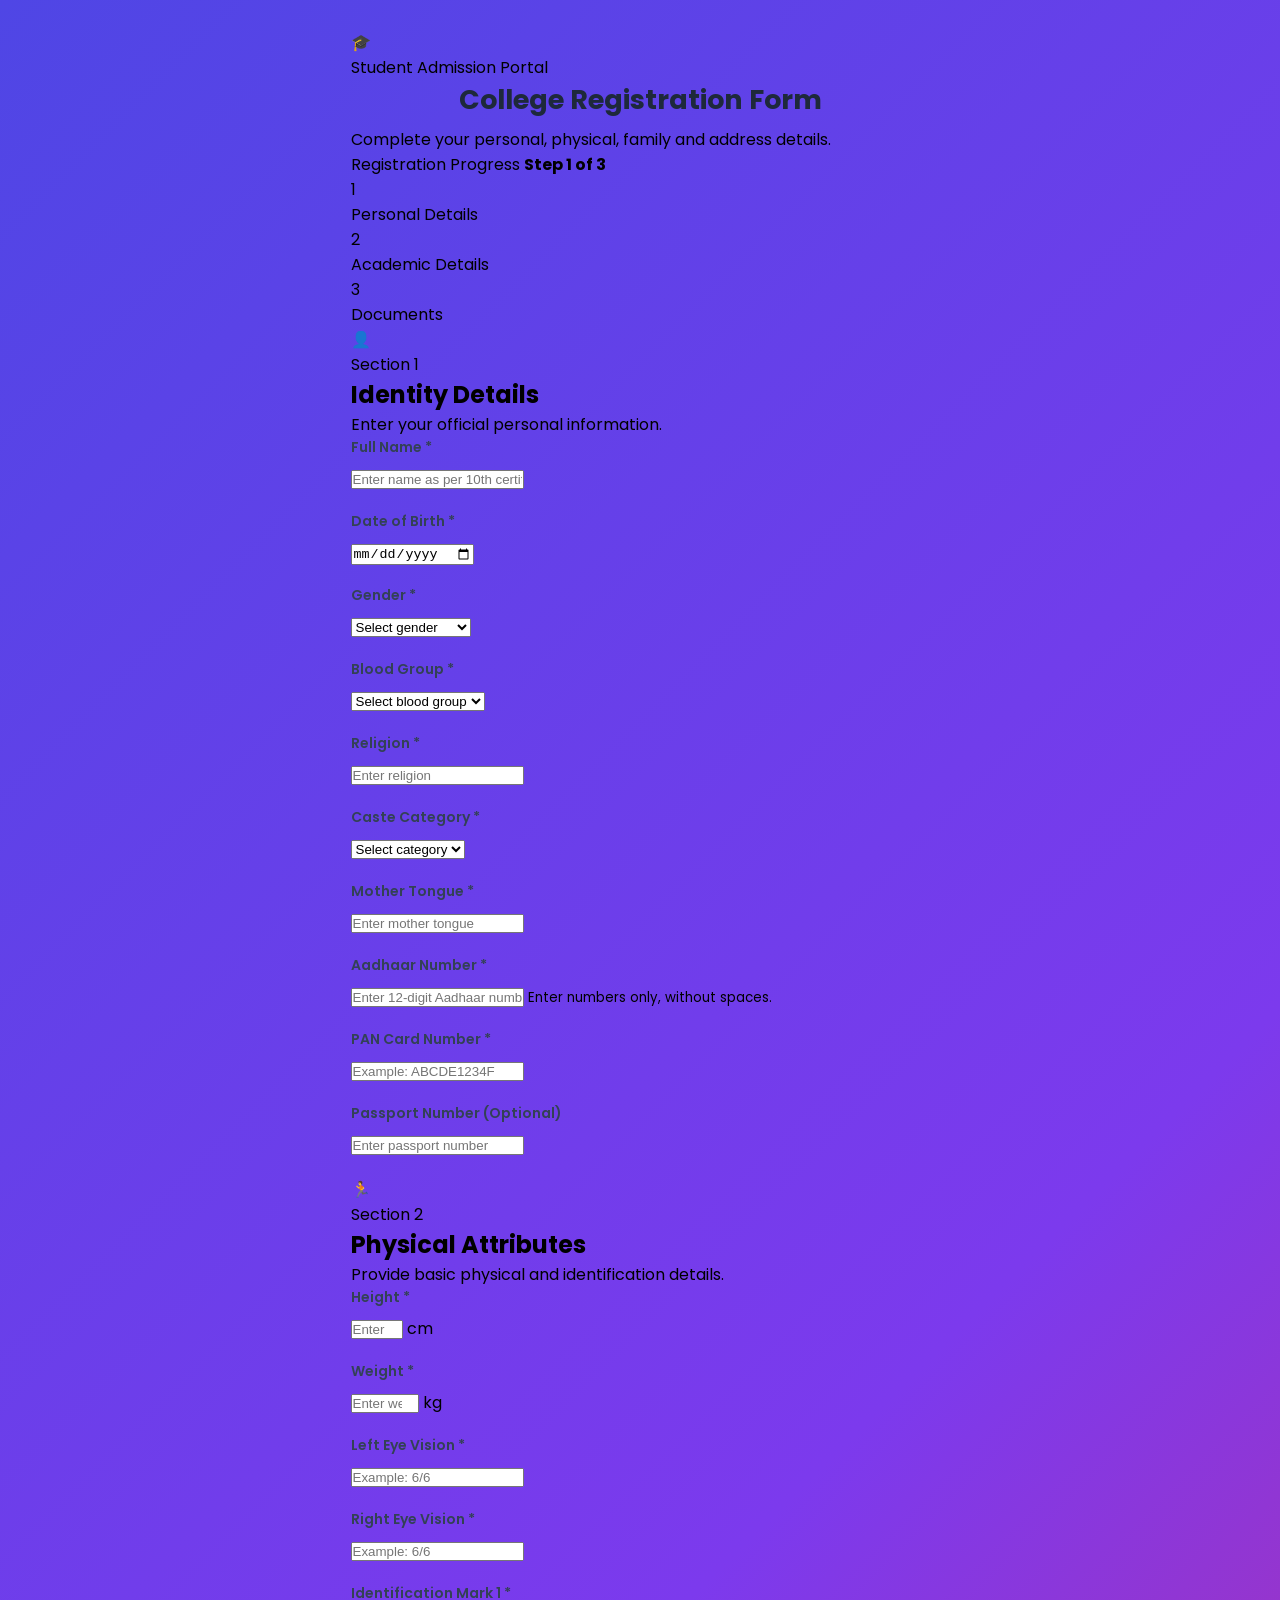
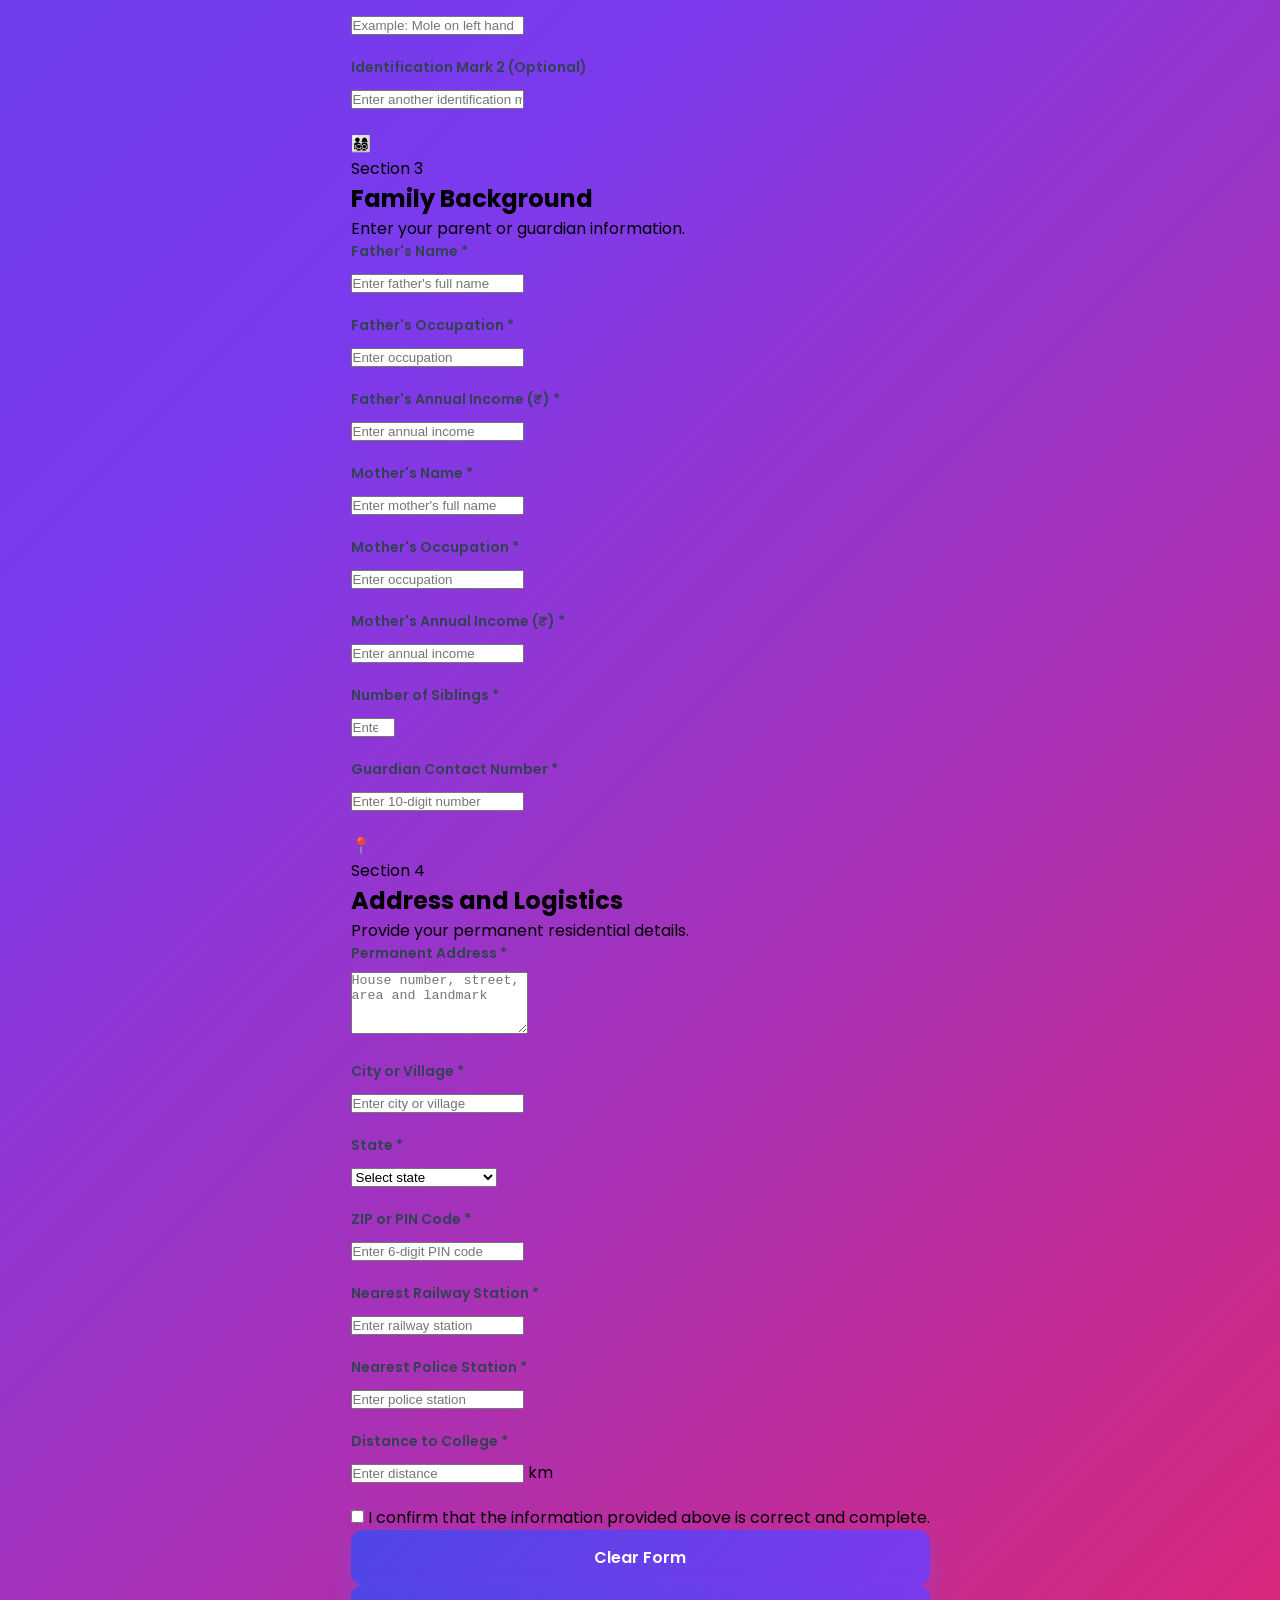
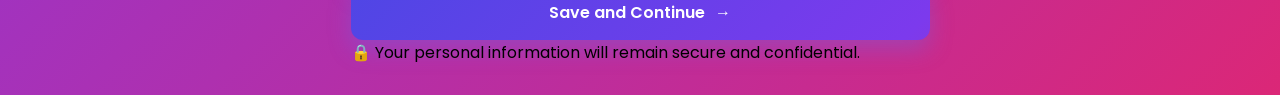
==== register_1.html @ 490a4a51 "register_1.html" ====
<!DOCTYPE html>
<html lang="en">
<head>
    <meta charset="UTF-8">

    <meta
        name="viewport"
        content="width=device-width, initial-scale=1.0"
    >

    <title>College Registration - Step 1 of 3</title>

    <link rel="stylesheet" href="style.css">
</head>

<body>

    <!-- Decorative background circles -->
    <div class="background-circle circle-one"></div>
    <div class="background-circle circle-two"></div>
    <div class="background-circle circle-three"></div>

    <main class="registration-wrapper">

        <!-- Registration card -->
        <div class="container">

            <!-- Header -->
            <header class="page-header">

                <div class="college-logo">🎓</div>

                <div>
                    <p class="portal-name">
                        Student Admission Portal
                    </p>

                    <h1>College Registration Form</h1>

                    <p class="header-description">
                        Complete your personal, physical, family and address
                        details.
                    </p>
                </div>

            </header>

            <!-- Progress section -->
            <section class="progress-section">

                <div class="progress-information">
                    <span>Registration Progress</span>
                    <strong>Step 1 of 3</strong>
                </div>

                <div class="progress-bar">
                    <div class="progress-value"></div>
                </div>

                <div class="steps">

                    <div class="step active">
                        <span>1</span>
                        <p>Personal Details</p>
                    </div>

                    <div class="step">
                        <span>2</span>
                        <p>Academic Details</p>
                    </div>

                    <div class="step">
                        <span>3</span>
                        <p>Documents</p>
                    </div>

                </div>

            </section>

            <form
                id="registrationForm"
                onsubmit="navigateTo('register_2.html', event)"
            >

                <!-- Identity Details -->
                <section class="form-section identity-section">

                    <div class="section-heading">

                        <div class="section-icon">👤</div>

                        <div>
                            <span class="section-number">Section 1</span>
                            <h2>Identity Details</h2>
                            <p>Enter your official personal information.</p>
                        </div>

                    </div>

                    <div class="form-grid">

                        <div class="form-group full-width">
                            <label for="name">
                                Full Name
                                <span class="required">*</span>
                            </label>

                            <input
                                type="text"
                                id="name"
                                name="name"
                                placeholder="Enter name as per 10th certificate"
                                autocomplete="name"
                                required
                            >
                        </div>

                        <div class="form-group">
                            <label for="dob">
                                Date of Birth
                                <span class="required">*</span>
                            </label>

                            <input
                                type="date"
                                id="dob"
                                name="dob"
                                required
                            >
                        </div>

                        <div class="form-group">
                            <label for="gender">
                                Gender
                                <span class="required">*</span>
                            </label>

                            <select id="gender" name="gender" required>
                                <option value="">Select gender</option>
                                <option value="Male">Male</option>
                                <option value="Female">Female</option>
                                <option value="Other">Other</option>
                                <option value="Prefer not to say">
                                    Prefer not to say
                                </option>
                            </select>
                        </div>

                        <div class="form-group">
                            <label for="blood">
                                Blood Group
                                <span class="required">*</span>
                            </label>

                            <select id="blood" name="blood" required>
                                <option value="">Select blood group</option>
                                <option value="A+">A+</option>
                                <option value="A-">A-</option>
                                <option value="B+">B+</option>
                                <option value="B-">B-</option>
                                <option value="O+">O+</option>
                                <option value="O-">O-</option>
                                <option value="AB+">AB+</option>
                                <option value="AB-">AB-</option>
                            </select>
                        </div>

                        <div class="form-group">
                            <label for="religion">
                                Religion
                                <span class="required">*</span>
                            </label>

                            <input
                                type="text"
                                id="religion"
                                name="religion"
                                placeholder="Enter religion"
                                required
                            >
                        </div>

                        <div class="form-group">
                            <label for="caste">
                                Caste Category
                                <span class="required">*</span>
                            </label>

                            <select id="caste" name="caste" required>
                                <option value="">Select category</option>
                                <option value="General">General</option>
                                <option value="OBC">OBC</option>
                                <option value="SC">SC</option>
                                <option value="ST">ST</option>
                                <option value="EWS">EWS</option>
                            </select>
                        </div>

                        <div class="form-group">
                            <label for="language">
                                Mother Tongue
                                <span class="required">*</span>
                            </label>

                            <input
                                type="text"
                                id="language"
                                name="language"
                                placeholder="Enter mother tongue"
                                required
                            >
                        </div>

                        <div class="form-group">
                            <label for="aadhar">
                                Aadhaar Number
                                <span class="required">*</span>
                            </label>

                            <input
                                type="text"
                                id="aadhar"
                                name="aadhar"
                                maxlength="12"
                                pattern="[0-9]{12}"
                                inputmode="numeric"
                                placeholder="Enter 12-digit Aadhaar number"
                                required
                            >

                            <small>Enter numbers only, without spaces.</small>
                        </div>

                        <div class="form-group">
                            <label for="pan">
                                PAN Card Number
                                <span class="required">*</span>
                            </label>

                            <input
                                type="text"
                                id="pan"
                                name="pan"
                                maxlength="10"
                                pattern="[A-Za-z]{5}[0-9]{4}[A-Za-z]{1}"
                                placeholder="Example: ABCDE1234F"
                                required
                            >
                        </div>

                        <div class="form-group">
                            <label for="passport">
                                Passport Number
                                <span class="optional">(Optional)</span>
                            </label>

                            <input
                                type="text"
                                id="passport"
                                name="passport"
                                placeholder="Enter passport number"
                            >
                        </div>

                    </div>

                </section>

                <!-- Physical Attributes -->
                <section class="form-section physical-section">

                    <div class="section-heading">

                        <div class="section-icon">🏃</div>

                        <div>
                            <span class="section-number">Section 2</span>
                            <h2>Physical Attributes</h2>
                            <p>Provide basic physical and identification details.</p>
                        </div>

                    </div>

                    <div class="form-grid">

                        <div class="form-group">
                            <label for="height">
                                Height
                                <span class="required">*</span>
                            </label>

                            <div class="input-with-unit">
                                <input
                                    type="number"
                                    id="height"
                                    name="height"
                                    min="50"
                                    max="250"
                                    placeholder="Enter height"
                                    required
                                >

                                <span>cm</span>
                            </div>
                        </div>

                        <div class="form-group">
                            <label for="weight">
                                Weight
                                <span class="required">*</span>
                            </label>

                            <div class="input-with-unit">
                                <input
                                    type="number"
                                    id="weight"
                                    name="weight"
                                    min="10"
                                    max="300"
                                    step="0.1"
                                    placeholder="Enter weight"
                                    required
                                >

                                <span>kg</span>
                            </div>
                        </div>

                        <div class="form-group">
                            <label for="visionL">
                                Left Eye Vision
                                <span class="required">*</span>
                            </label>

                            <input
                                type="text"
                                id="visionL"
                                name="visionL"
                                placeholder="Example: 6/6"
                                required
                            >
                        </div>

                        <div class="form-group">
                            <label for="visionR">
                                Right Eye Vision
                                <span class="required">*</span>
                            </label>

                            <input
                                type="text"
                                id="visionR"
                                name="visionR"
                                placeholder="Example: 6/6"
                                required
                            >
                        </div>

                        <div class="form-group">
                            <label for="mark1">
                                Identification Mark 1
                                <span class="required">*</span>
                            </label>

                            <input
                                type="text"
                                id="mark1"
                                name="mark1"
                                placeholder="Example: Mole on left hand"
                                required
                            >
                        </div>

                        <div class="form-group">
                            <label for="mark2">
                                Identification Mark 2
                                <span class="optional">(Optional)</span>
                            </label>

                            <input
                                type="text"
                                id="mark2"
                                name="mark2"
                                placeholder="Enter another identification mark"
                            >
                        </div>

                    </div>

                </section>

                <!-- Family Background -->
                <section class="form-section family-section">

                    <div class="section-heading">

                        <div class="section-icon">👨‍👩‍👧‍👦</div>

                        <div>
                            <span class="section-number">Section 3</span>
                            <h2>Family Background</h2>
                            <p>Enter your parent or guardian information.</p>
                        </div>

                    </div>

                    <div class="form-grid">

                        <div class="form-group">
                            <label for="fname">
                                Father's Name
                                <span class="required">*</span>
                            </label>

                            <input
                                type="text"
                                id="fname"
                                name="fname"
                                placeholder="Enter father's full name"
                                required
                            >
                        </div>

                        <div class="form-group">
                            <label for="focc">
                                Father's Occupation
                                <span class="required">*</span>
                            </label>

                            <input
                                type="text"
                                id="focc"
                                name="focc"
                                placeholder="Enter occupation"
                                required
                            >
                        </div>

                        <div class="form-group">
                            <label for="finc">
                                Father's Annual Income (₹)
                                <span class="required">*</span>
                            </label>

                            <input
                                type="number"
                                id="finc"
                                name="finc"
                                min="0"
                                placeholder="Enter annual income"
                                required
                            >
                        </div>

                        <div class="form-group">
                            <label for="mname">
                                Mother's Name
                                <span class="required">*</span>
                            </label>

                            <input
                                type="text"
                                id="mname"
                                name="mname"
                                placeholder="Enter mother's full name"
                                required
                            >
                        </div>

                        <div class="form-group">
                            <label for="mocc">
                                Mother's Occupation
                                <span class="required">*</span>
                            </label>

                            <input
                                type="text"
                                id="mocc"
                                name="mocc"
                                placeholder="Enter occupation"
                                required
                            >
                        </div>

                        <div class="form-group">
                            <label for="minc">
                                Mother's Annual Income (₹)
                                <span class="required">*</span>
                            </label>

                            <input
                                type="number"
                                id="minc"
                                name="minc"
                                min="0"
                                placeholder="Enter annual income"
                                required
                            >
                        </div>

                        <div class="form-group">
                            <label for="siblings">
                                Number of Siblings
                                <span class="required">*</span>
                            </label>

                            <input
                                type="number"
                                id="siblings"
                                name="siblings"
                                min="0"
                                max="20"
                                placeholder="Enter number of siblings"
                                required
                            >
                        </div>

                        <div class="form-group">
                            <label for="guardianPhone">
                                Guardian Contact Number
                                <span class="required">*</span>
                            </label>

                            <input
                                type="tel"
                                id="guardianPhone"
                                name="guardianPhone"
                                maxlength="10"
                                pattern="[0-9]{10}"
                                inputmode="numeric"
                                placeholder="Enter 10-digit number"
                                required
                            >
                        </div>

                    </div>

                </section>

                <!-- Address Details -->
                <section class="form-section address-section">

                    <div class="section-heading">

                        <div class="section-icon">📍</div>

                        <div>
                            <span class="section-number">Section 4</span>
                            <h2>Address and Logistics</h2>
                            <p>Provide your permanent residential details.</p>
                        </div>

                    </div>

                    <div class="form-grid">

                        <div class="form-group full-width">
                            <label for="permAddr">
                                Permanent Address
                                <span class="required">*</span>
                            </label>

                            <textarea
                                id="permAddr"
                                name="permAddr"
                                rows="4"
                                placeholder="House number, street, area and landmark"
                                required
                            ></textarea>
                        </div>

                        <div class="form-group">
                            <label for="city">
                                City or Village
                                <span class="required">*</span>
                            </label>

                            <input
                                type="text"
                                id="city"
                                name="city"
                                placeholder="Enter city or village"
                                required
                            >
                        </div>

                        <div class="form-group">
                            <label for="state">
                                State
                                <span class="required">*</span>
                            </label>

                            <select id="state" name="state" required>
                                <option value="">Select state</option>
                                <option>Andhra Pradesh</option>
                                <option>Arunachal Pradesh</option>
                                <option>Assam</option>
                                <option>Bihar</option>
                                <option>Chhattisgarh</option>
                                <option>Goa</option>
                                <option>Gujarat</option>
                                <option>Haryana</option>
                                <option>Himachal Pradesh</option>
                                <option>Jharkhand</option>
                                <option>Karnataka</option>
                                <option>Kerala</option>
                                <option>Madhya Pradesh</option>
                                <option>Maharashtra</option>
                                <option>Manipur</option>
                                <option>Meghalaya</option>
                                <option>Mizoram</option>
                                <option>Nagaland</option>
                                <option>Odisha</option>
                                <option>Punjab</option>
                                <option>Rajasthan</option>
                                <option>Sikkim</option>
                                <option>Tamil Nadu</option>
                                <option>Telangana</option>
                                <option>Tripura</option>
                                <option>Uttar Pradesh</option>
                                <option>Uttarakhand</option>
                                <option>West Bengal</option>
                                <option>Delhi</option>
                                <option>Other Union Territory</option>
                            </select>
                        </div>

                        <div class="form-group">
                            <label for="pin">
                                ZIP or PIN Code
                                <span class="required">*</span>
                            </label>

                            <input
                                type="text"
                                id="pin"
                                name="pin"
                                maxlength="6"
                                pattern="[0-9]{6}"
                                inputmode="numeric"
                                placeholder="Enter 6-digit PIN code"
                                required
                            >
                        </div>

                        <div class="form-group">
                            <label for="railway">
                                Nearest Railway Station
                                <span class="required">*</span>
                            </label>

                            <input
                                type="text"
                                id="railway"
                                name="railway"
                                placeholder="Enter railway station"
                                required
                            >
                        </div>

                        <div class="form-group">
                            <label for="police">
                                Nearest Police Station
                                <span class="required">*</span>
                            </label>

                            <input
                                type="text"
                                id="police"
                                name="police"
                                placeholder="Enter police station"
                                required
                            >
                        </div>

                        <div class="form-group">
                            <label for="distance">
                                Distance to College
                                <span class="required">*</span>
                            </label>

                            <div class="input-with-unit">
                                <input
                                    type="number"
                                    id="distance"
                                    name="distance"
                                    min="0"
                                    step="0.1"
                                    placeholder="Enter distance"
                                    required
                                >

                                <span>km</span>
                            </div>
                        </div>

                    </div>

                </section>

                <!-- Confirmation -->
                <section class="declaration-box">

                    <label class="checkbox-label">

                        <input
                            type="checkbox"
                            id="declaration"
                            required
                        >

                        <span>
                            I confirm that the information provided above is
                            correct and complete.
                        </span>

                    </label>

                </section>

                <!-- Form message -->
                <div id="formMessage" class="form-message"></div>

                <!-- Buttons -->
                <div class="button-area">

                    <button
                        type="reset"
                        class="btn reset-btn"
                        onclick="clearSavedForm()"
                    >
                        Clear Form
                    </button>

                    <button type="submit" class="btn next-btn">
                        Save and Continue
                        <span>→</span>
                    </button>

                </div>

            </form>

            <footer class="form-footer">
                <span>🔒</span>
                Your personal information will remain secure and confidential.
            </footer>

        </div>

    </main>

    <script src="app.js"></script>

</body>
</html>
---- style.css ----
/* Import Google Font */
@import url("https://fonts.googleapis.com/css2?family=Poppins:wght@400;500;600;700&display=swap");

/* Remove default spacing */
* {
    margin: 0;
    padding: 0;
    box-sizing: border-box;
}

/* Main page background */
body {
    min-height: 100vh;
    font-family: "Poppins", sans-serif;
    background: linear-gradient(
        135deg,
        #4f46e5,
        #7c3aed,
        #db2777
    );
    display: flex;
    justify-content: center;
    align-items: center;
    padding: 30px 15px;
    position: relative;
    overflow-x: hidden;
}

/* Decorative background shapes */
.background-shape {
    position: fixed;
    border-radius: 50%;
    filter: blur(2px);
    opacity: 0.35;
    animation: floating 7s ease-in-out infinite;
}

.shape-one {
    width: 220px;
    height: 220px;
    background: #38bdf8;
    top: -70px;
    left: -60px;
}

.shape-two {
    width: 280px;
    height: 280px;
    background: #facc15;
    right: -100px;
    bottom: -100px;
    animation-delay: 1.5s;
}

.shape-three {
    width: 130px;
    height: 130px;
    background: #fb7185;
    right: 10%;
    top: 10%;
    animation-delay: 3s;
}

/* Floating shape animation */
@keyframes floating {
    0%,
    100% {
        transform: translateY(0) rotate(0deg);
    }

    50% {
        transform: translateY(-25px) rotate(10deg);
    }
}

/* Login card */
.login-container {
    width: 100%;
    max-width: 480px;
    padding: 38px;
    border-radius: 25px;

    background: rgba(255, 255, 255, 0.96);

    box-shadow:
        0 25px 55px rgba(15, 23, 42, 0.35),
        0 5px 15px rgba(15, 23, 42, 0.15);

    position: relative;
    z-index: 2;

    animation: cardEntry 0.7s ease;
}

/* Card opening animation */
@keyframes cardEntry {
    from {
        opacity: 0;
        transform: translateY(35px) scale(0.96);
    }

    to {
        opacity: 1;
        transform: translateY(0) scale(1);
    }
}

/* Graduation logo */
.logo {
    width: 78px;
    height: 78px;
    margin: 0 auto 16px;

    display: flex;
    align-items: center;
    justify-content: center;

    border-radius: 50%;

    background: linear-gradient(135deg, #4f46e5, #9333ea);

    font-size: 38px;

    box-shadow: 0 10px 25px rgba(79, 70, 229, 0.35);
}

/* Main heading */
h1 {
    color: #1e293b;
    text-align: center;
    font-size: 27px;
    margin-bottom: 7px;
}

/* Heading description */
.subtitle {
    text-align: center;
    color: #64748b;
    font-size: 14px;
    margin-bottom: 28px;
}

/* Form spacing */
.form-group {
    margin-bottom: 20px;
}

/* Input labels */
.form-group label {
    display: block;
    margin-bottom: 8px;
    color: #334155;
    font-size: 14px;
    font-weight: 600;
}

/* Input wrapper */
.input-container {
    display: flex;
    align-items: center;

    border: 2px solid #e2e8f0;
    border-radius: 12px;

    background-color: #f8fafc;

    transition: 0.3s ease;
}

/* Input focus design */
.input-container:focus-within {
    border-color: #6366f1;
    background-color: #ffffff;

    box-shadow: 0 0 0 4px rgba(99, 102, 241, 0.12);

    transform: translateY(-1px);
}

/* Input icons */
.input-icon {
    padding-left: 14px;
    font-size: 17px;
    color: #6366f1;
}

/* Input fields */
.input-container input {
    width: 100%;
    padding: 14px 12px;

    border: none;
    outline: none;

    background: transparent;

    color: #1e293b;
    font-family: inherit;
    font-size: 14px;
}

/* Input placeholder */
.input-container input::placeholder {
    color: #94a3b8;
}

/* Password visibility button */
.password-toggle {
    border: none;
    background: transparent;
    cursor: pointer;
    padding: 10px 14px;
    font-size: 17px;
    transition: transform 0.2s;
}

.password-toggle:hover {
    transform: scale(1.15);
}

/* Remember and forgot password area */
.login-options {
    display: flex;
    align-items: center;
    justify-content: space-between;

    margin-top: -5px;
    margin-bottom: 22px;

    font-size: 13px;
}

/* Remember checkbox */
.remember-option {
    display: flex;
    align-items: center;
    gap: 7px;

    color: #475569;
    cursor: pointer;
}

.remember-option input {
    width: 16px;
    height: 16px;
    accent-color: #6366f1;
}

/* Forgot password */
.forgot-link {
    color: #6366f1;
    text-decoration: none;
    font-weight: 600;
}

.forgot-link:hover {
    color: #9333ea;
    text-decoration: underline;
}

/* CAPTCHA section */
.captcha-section {
    padding: 18px;
    border-radius: 15px;

    background: linear-gradient(
        135deg,
        rgba(99, 102, 241, 0.08),
        rgba(219, 39, 119, 0.08)
    );

    border: 1px solid rgba(99, 102, 241, 0.16);
}

/* CAPTCHA canvas and refresh button */
.captcha-container {
    display: flex;
    align-items: center;
    gap: 10px;
    margin-bottom: 13px;
}

/* CAPTCHA canvas */
#captcha-canvas {
    width: 100%;
    max-width: 190px;
    height: 55px;

    border: 2px dashed #8b5cf6;
    border-radius: 10px;

    background-color: #ffffff;

    cursor: pointer;
}

/* Refresh CAPTCHA button */
.refresh-btn {
    width: 50px;
    height: 50px;

    border: none;
    border-radius: 50%;

    background: linear-gradient(135deg, #6366f1, #9333ea);

    color: white;
    font-size: 27px;

    cursor: pointer;

    box-shadow: 0 7px 15px rgba(99, 102, 241, 0.3);

    transition: 0.3s ease;
}

.refresh-btn:hover {
    transform: rotate(180deg) scale(1.05);
    box-shadow: 0 10px 20px rgba(99, 102, 241, 0.4);
}

/* CAPTCHA input spacing */
.captcha-input {
    margin-top: 5px;
}

/* CAPTCHA information */
.captcha-note {
    display: block;
    margin-top: 7px;
    color: #64748b;
    font-size: 11px;
}

/* Login button */
.btn {
    width: 100%;
    padding: 15px 20px;

    display: flex;
    justify-content: center;
    align-items: center;
    gap: 10px;

    border: none;
    border-radius: 12px;

    background: linear-gradient(
        135deg,
        #4f46e5,
        #7c3aed,
        #db2777
    );

    background-size: 200% auto;

    color: white;

    font-family: inherit;
    font-size: 16px;
    font-weight: 600;

    cursor: pointer;

    box-shadow: 0 10px 22px rgba(99, 102, 241, 0.35);

    transition: 0.3s ease;
}

/* Login button hover effect */
.btn:hover {
    background-position: right center;
    transform: translateY(-2px);

    box-shadow: 0 14px 28px rgba(99, 102, 241, 0.45);
}

.btn:active {
    transform: translateY(0);
}

/* Button arrow */
.arrow {
    font-size: 22px;
    transition: transform 0.3s ease;
}

.btn:hover .arrow {
    transform: translateX(5px);
}

/* Message design */
.message {
    display: none;
    padding: 11px 13px;
    margin-bottom: 15px;

    border-radius: 9px;

    text-align: center;
    font-size: 13px;
    font-weight: 500;
}

/* Error message */
.error-message {
    color: #b91c1c;
    background-color: #fee2e2;
    border: 1px solid #fecaca;
}

/* Success message */
.success-message {
    color: #166534;
    background-color: #dcfce7;
    border: 1px solid #bbf7d0;
}

/* OR divider */
.divider {
    display: flex;
    align-items: center;
    gap: 12px;

    margin: 23px 0 17px;

    color: #94a3b8;
    font-size: 12px;
}

/* Divider lines */
.divider::before,
.divider::after {
    content: "";
    flex: 1;
    height: 1px;
    background-color: #e2e8f0;
}

/* Registration link */
.register-link {
    display: block;
    width: 100%;

    padding: 13px;

    border: 2px solid #7c3aed;
    border-radius: 12px;

    color: #7c3aed;
    background-color: #ffffff;

    text-align: center;
    text-decoration: none;
    font-size: 14px;
    font-weight: 600;

    transition: 0.3s ease;
}

.register-link:hover {
    color: white;
    background: linear-gradient(135deg, #6366f1, #9333ea);

    transform: translateY(-2px);

    box-shadow: 0 8px 18px rgba(124, 58, 237, 0.3);
}

/* Footer text */
.footer-text {
    text-align: center;
    margin-top: 24px;

    color: #64748b;
    font-size: 11px;
}

/* Mobile responsive design */
@media screen and (max-width: 520px) {

    body {
        padding: 20px 12px;
    }

    .login-container {
        padding: 28px 20px;
        border-radius: 20px;
    }

    h1 {
        font-size: 23px;
    }

    .logo {
        width: 68px;
        height: 68px;
        font-size: 33px;
    }

    .login-options {
        align-items: flex-start;
        gap: 10px;
        flex-direction: column;
    }

    .captcha-container {
        align-items: stretch;
    }

    #captcha-canvas {
        max-width: none;
    }

    .refresh-btn {
        flex-shrink: 0;
    }
}
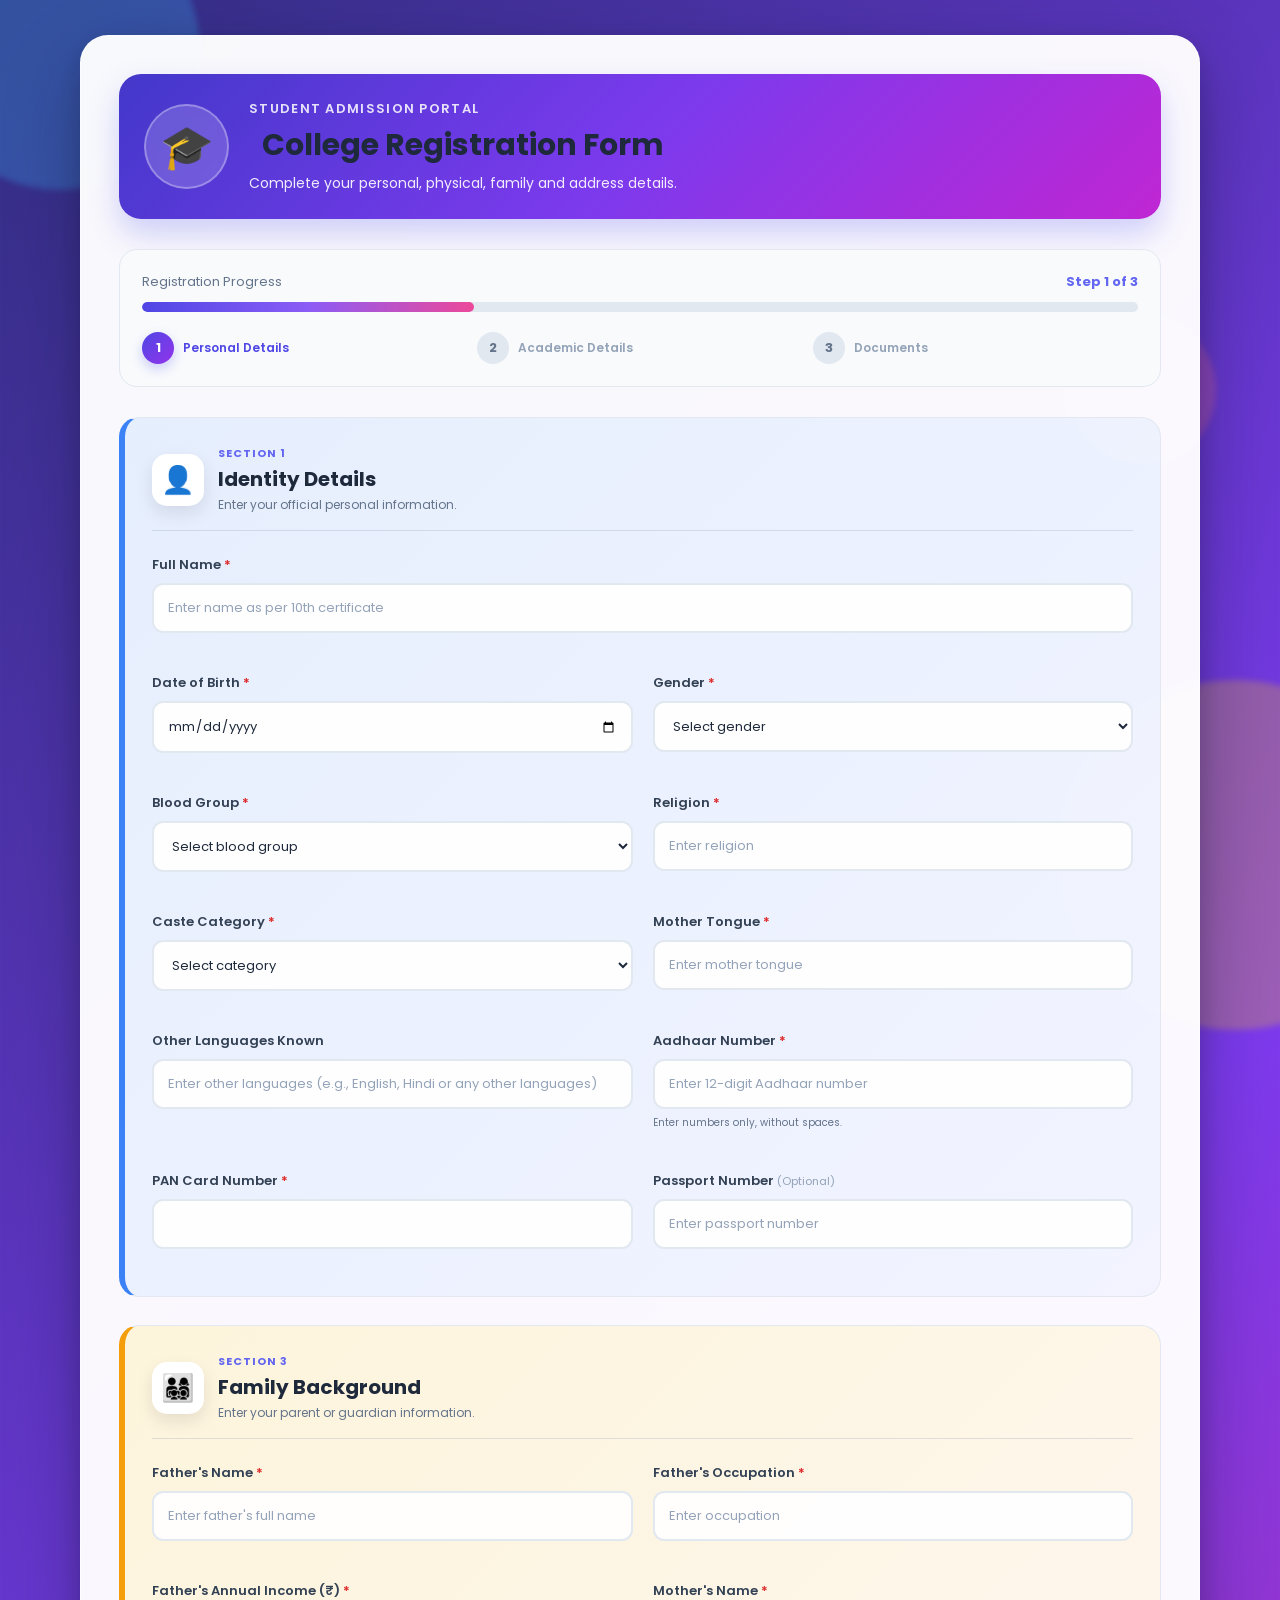
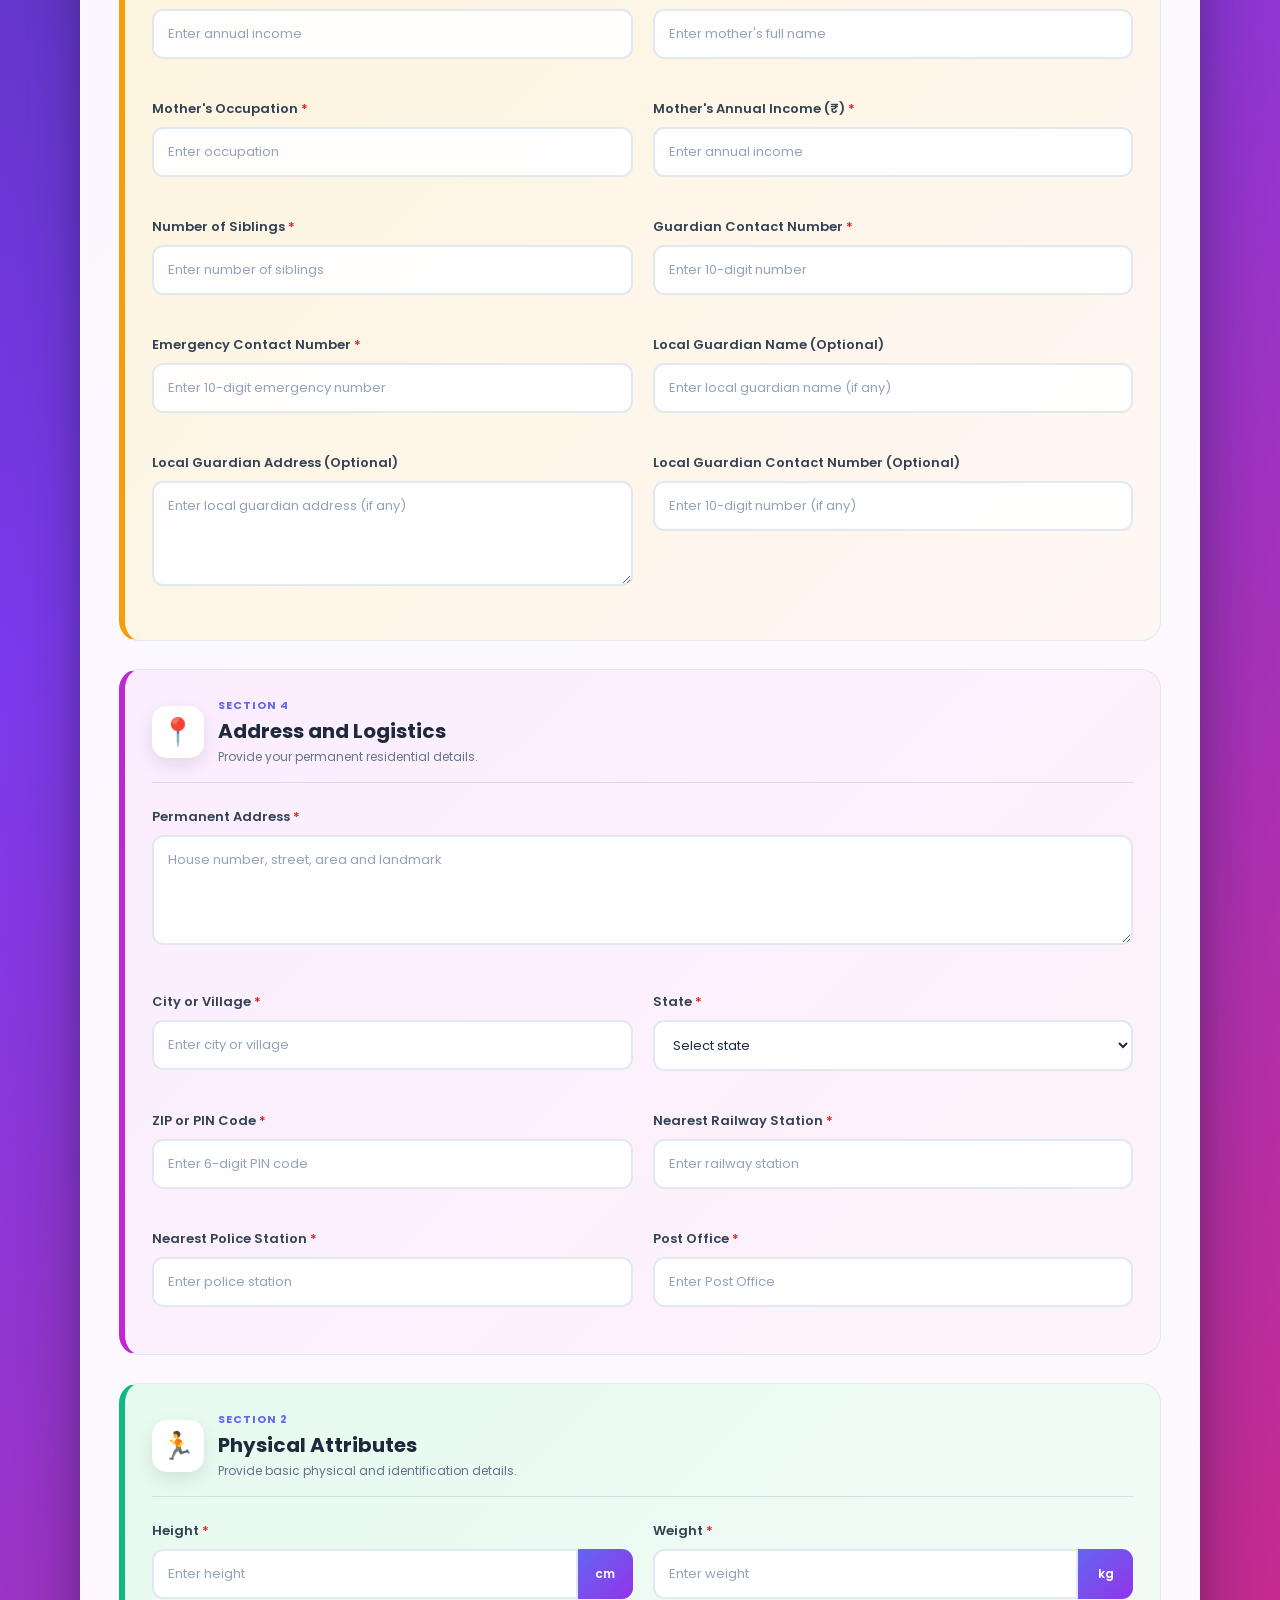
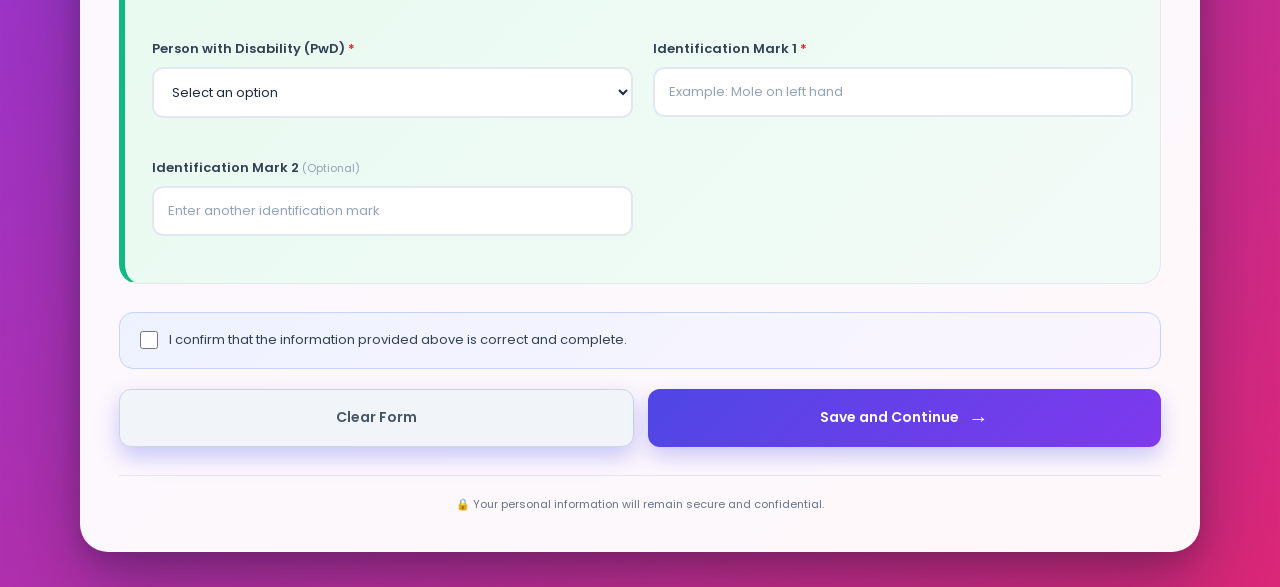
==== commit 95c7bed3: "register_1.html" ====
--- a/register_1.html
+++ b/register_1.html
@@ -211,7 +211,17 @@
                                 required
                             >
                         </div>
-
+<div class="form-group">
+  <label for="otherLanguages">
+    Other Languages Known
+  </label>
+  <input
+    type="text"
+    id="otherLanguages"
+    name="otherLanguages"
+    placeholder="Enter other languages (e.g., English, Hindi or any other languages)"
+  >
+</div>
                         <div class="form-group">
                             <label for="aadhar">
                                 Aadhaar Number
@@ -244,7 +254,7 @@
                                 name="pan"
                                 maxlength="10"
                                 pattern="[A-Za-z]{5}[0-9]{4}[A-Za-z]{1}"
-                                placeholder="Example: ABCDE1234F"
+                                placeholder=" "
                                 required
                             >
                         </div>
@@ -267,128 +277,7 @@
 
                 </section>
 
-                <!-- Physical Attributes -->
-                <section class="form-section physical-section">
-
-                    <div class="section-heading">
-
-                        <div class="section-icon">🏃</div>
-
-                        <div>
-                            <span class="section-number">Section 2</span>
-                            <h2>Physical Attributes</h2>
-                            <p>Provide basic physical and identification details.</p>
-                        </div>
-
-                    </div>
-
-                    <div class="form-grid">
-
-                        <div class="form-group">
-                            <label for="height">
-                                Height
-                                <span class="required">*</span>
-                            </label>
-
-                            <div class="input-with-unit">
-                                <input
-                                    type="number"
-                                    id="height"
-                                    name="height"
-                                    min="50"
-                                    max="250"
-                                    placeholder="Enter height"
-                                    required
-                                >
-
-                                <span>cm</span>
-                            </div>
-                        </div>
-
-                        <div class="form-group">
-                            <label for="weight">
-                                Weight
-                                <span class="required">*</span>
-                            </label>
-
-                            <div class="input-with-unit">
-                                <input
-                                    type="number"
-                                    id="weight"
-                                    name="weight"
-                                    min="10"
-                                    max="300"
-                                    step="0.1"
-                                    placeholder="Enter weight"
-                                    required
-                                >
-
-                                <span>kg</span>
-                            </div>
-                        </div>
-
-                        <div class="form-group">
-                            <label for="visionL">
-                                Left Eye Vision
-                                <span class="required">*</span>
-                            </label>
-
-                            <input
-                                type="text"
-                                id="visionL"
-                                name="visionL"
-                                placeholder="Example: 6/6"
-                                required
-                            >
-                        </div>
-
-                        <div class="form-group">
-                            <label for="visionR">
-                                Right Eye Vision
-                                <span class="required">*</span>
-                            </label>
-
-                            <input
-                                type="text"
-                                id="visionR"
-                                name="visionR"
-                                placeholder="Example: 6/6"
-                                required
-                            >
-                        </div>
-
-                        <div class="form-group">
-                            <label for="mark1">
-                                Identification Mark 1
-                                <span class="required">*</span>
-                            </label>
-
-                            <input
-                                type="text"
-                                id="mark1"
-                                name="mark1"
-                                placeholder="Example: Mole on left hand"
-                                required
-                            >
-                        </div>
-
-                        <div class="form-group">
-                            <label for="mark2">
-                                Identification Mark 2
-                                <span class="optional">(Optional)</span>
-                            </label>
-
-                            <input
-                                type="text"
-                                id="mark2"
-                                name="mark2"
-                                placeholder="Enter another identification mark"
-                            >
-                        </div>
-
-                    </div>
-
-                </section>
+                
 
                 <!-- Family Background -->
                 <section class="form-section family-section">
@@ -534,8 +423,64 @@
                             >
                         </div>
 
-                    </div>
-
+                 
+<div class="form-group">
+  <label for="emergencyPhone">
+    Emergency Contact Number
+    <span class="required">*</span>
+  </label>
+  <input
+    type="tel"
+    id="emergencyPhone"
+    name="emergencyPhone"
+    maxlength="10"
+    pattern="[0-9]{10}"
+    inputmode="numeric"
+    placeholder="Enter 10-digit emergency number"
+    required
+  >
+</div>
+                        <!-- Local Guardian Name -->
+<div class="form-group">
+  <label for="localGuardianName">
+    Local Guardian Name (Optional)
+  </label>
+  <input
+    type="text"
+    id="localGuardianName"
+    name="localGuardianName"
+    placeholder="Enter local guardian name (if any)"
+  >
+</div>
+
+<!-- Local Guardian Address -->
+<div class="form-group">
+  <label for="localGuardianAddress">
+    Local Guardian Address (Optional)
+  </label>
+  <textarea
+    id="localGuardianAddress"
+    name="localGuardianAddress"
+    rows="3"
+    placeholder="Enter local guardian address (if any)"
+  ></textarea>
+</div>
+
+<!-- Local Guardian Contact Number (Already in your image) -->
+<div class="form-group">
+  <label for="localGuardianPhone">
+    Local Guardian Contact Number (Optional)
+  </label>
+  <input
+    type="tel"
+    id="localGuardianPhone"
+    name="localGuardianPhone"
+    maxlength="10"
+    pattern="[0-9]{10}"
+    inputmode="numeric"
+    placeholder="Enter 10-digit number (if any)"
+  >
+</div>
                 </section>
 
                 <!-- Address Details -->
@@ -675,30 +620,128 @@
                         </div>
 
                         <div class="form-group">
-                            <label for="distance">
-                                Distance to College
+  <label for="postOffice">
+    Post Office
+    <span class="required">*</span>
+  </label>
+  <input
+    type="text"
+    id="postOffice"
+    name="postOffice"
+    placeholder="Enter Post Office"
+    required
+  >
+</div>
+
+                    </div>
+
+                </section>
+<!-- Physical Attributes -->
+                <section class="form-section physical-section">
+
+                    <div class="section-heading">
+
+                        <div class="section-icon">🏃</div>
+
+                        <div>
+                            <span class="section-number">Section 2</span>
+                            <h2>Physical Attributes</h2>
+                            <p>Provide basic physical and identification details.</p>
+                        </div>
+
+                    </div>
+
+                    <div class="form-grid">
+
+                        <div class="form-group">
+                            <label for="height">
+                                Height
                                 <span class="required">*</span>
                             </label>
 
                             <div class="input-with-unit">
                                 <input
                                     type="number"
-                                    id="distance"
-                                    name="distance"
-                                    min="0"
-                                    step="0.1"
-                                    placeholder="Enter distance"
+                                    id="height"
+                                    name="height"
+                                    min="50"
+                                    max="250"
+                                    placeholder="Enter height"
                                     required
                                 >
 
-                                <span>km</span>
+                                <span>cm</span>
                             </div>
                         </div>
 
+                        <div class="form-group">
+                            <label for="weight">
+                                Weight
+                                <span class="required">*</span>
+                            </label>
+
+                            <div class="input-with-unit">
+                                <input
+                                    type="number"
+                                    id="weight"
+                                    name="weight"
+                                    min="10"
+                                    max="300"
+                                    step="0.1"
+                                    placeholder="Enter weight"
+                                    required
+                                >
+
+                                <span>kg</span>
+                            </div>
+                        </div>
+
+                        
+
+                        <div class="form-group">
+  <label for="disability">
+    Person with Disability (PwD)
+    <span class="required">*</span>
+  </label>
+  <select id="disability" name="disability" required>
+    <option value="" disabled selected>Select an option</option>
+    <option value="No">No</option>
+    <option value="Yes">Yes</option>
+  </select>
+</div>
+
+                        <div class="form-group">
+                            <label for="mark1">
+                                Identification Mark 1
+                                <span class="required">*</span>
+                            </label>
+
+                            <input
+                                type="text"
+                                id="mark1"
+                                name="mark1"
+                                placeholder="Example: Mole on left hand"
+                                required
+                            >
+                        </div>
+
+                        <div class="form-group">
+                            <label for="mark2">
+                                Identification Mark 2
+                                <span class="optional">(Optional)</span>
+                            </label>
+
+                            <input
+                                type="text"
+                                id="mark2"
+                                name="mark2"
+                                placeholder="Enter another identification mark"
+                            >
+                        </div>
+
                     </div>
 
                 </section>
-
                 <!-- Confirmation -->
                 <section class="declaration-box">
 
--- a/style.css
+++ b/style.css
@@ -516,3 +516,844 @@
         flex-shrink: 0;
     }
 }
+@import url(
+    "https://fonts.googleapis.com/css2?family=Poppins:wght@400;500;600;700&display=swap"
+);
+
+/* General reset */
+
+* {
+    margin: 0;
+    padding: 0;
+    box-sizing: border-box;
+}
+
+html {
+    scroll-behavior: smooth;
+}
+
+body {
+    min-height: 100vh;
+    padding: 35px 18px;
+
+    font-family: "Poppins", sans-serif;
+
+    color: #1e293b;
+
+    background:
+        linear-gradient(
+            135deg,
+            #312e81 0%,
+            #7c3aed 45%,
+            #db2777 100%
+        );
+
+    position: relative;
+    overflow-x: hidden;
+}
+
+/* Background decoration */
+
+.background-circle {
+    position: fixed;
+    border-radius: 50%;
+    opacity: 0.25;
+    filter: blur(3px);
+    pointer-events: none;
+
+    animation: floatCircle 8s ease-in-out infinite;
+}
+
+.circle-one {
+    width: 280px;
+    height: 280px;
+
+    top: -90px;
+    left: -80px;
+
+    background: #38bdf8;
+}
+
+.circle-two {
+    width: 350px;
+    height: 350px;
+
+    right: -130px;
+    bottom: -130px;
+
+    background: #facc15;
+
+    animation-delay: 2s;
+}
+
+.circle-three {
+    width: 150px;
+    height: 150px;
+
+    top: 35%;
+    right: 5%;
+
+    background: #fb7185;
+
+    animation-delay: 4s;
+}
+
+@keyframes floatCircle {
+
+    0%,
+    100% {
+        transform: translateY(0) rotate(0deg);
+    }
+
+    50% {
+        transform: translateY(-30px) rotate(12deg);
+    }
+}
+
+/* Main wrapper */
+
+.registration-wrapper {
+    width: 100%;
+    max-width: 1120px;
+    margin: auto;
+
+    position: relative;
+    z-index: 2;
+}
+
+/* Main registration card */
+
+.container {
+    padding: 38px;
+
+    background: rgba(255, 255, 255, 0.97);
+
+    border: 1px solid rgba(255, 255, 255, 0.5);
+    border-radius: 28px;
+
+    box-shadow:
+        0 30px 70px rgba(15, 23, 42, 0.35),
+        0 8px 25px rgba(15, 23, 42, 0.15);
+
+    animation: cardEntry 0.7s ease;
+}
+
+@keyframes cardEntry {
+
+    from {
+        opacity: 0;
+        transform: translateY(30px);
+    }
+
+    to {
+        opacity: 1;
+        transform: translateY(0);
+    }
+}
+
+/* Header */
+
+.page-header {
+    display: flex;
+    align-items: center;
+    gap: 20px;
+
+    margin-bottom: 30px;
+    padding: 25px;
+
+    color: white;
+
+    background:
+        linear-gradient(
+            135deg,
+            #4338ca,
+            #7c3aed,
+            #c026d3
+        );
+
+    border-radius: 22px;
+
+    box-shadow: 0 15px 30px rgba(99, 102, 241, 0.28);
+}
+
+.college-logo {
+    width: 85px;
+    height: 85px;
+
+    flex-shrink: 0;
+
+    display: flex;
+    align-items: center;
+    justify-content: center;
+
+    font-size: 43px;
+
+    background: rgba(255, 255, 255, 0.17);
+
+    border: 2px solid rgba(255, 255, 255, 0.3);
+    border-radius: 50%;
+
+    backdrop-filter: blur(5px);
+}
+
+.portal-name {
+    margin-bottom: 4px;
+
+    font-size: 13px;
+    font-weight: 600;
+
+    letter-spacing: 1.3px;
+    text-transform: uppercase;
+
+    opacity: 0.85;
+}
+
+.page-header h1 {
+    margin-bottom: 5px;
+    font-size: 30px;
+}
+
+.header-description {
+    font-size: 14px;
+    opacity: 0.9;
+}
+
+/* Progress section */
+
+.progress-section {
+    margin-bottom: 30px;
+    padding: 22px;
+
+    background: #f8fafc;
+
+    border: 1px solid #e2e8f0;
+    border-radius: 18px;
+}
+
+.progress-information {
+    display: flex;
+    justify-content: space-between;
+    align-items: center;
+
+    margin-bottom: 10px;
+
+    font-size: 13px;
+    color: #64748b;
+}
+
+.progress-information strong {
+    color: #6366f1;
+}
+
+.progress-bar {
+    width: 100%;
+    height: 10px;
+
+    margin-bottom: 20px;
+
+    background: #e2e8f0;
+
+    border-radius: 20px;
+    overflow: hidden;
+}
+
+.progress-value {
+    width: 33.33%;
+    height: 100%;
+
+    background:
+        linear-gradient(
+            90deg,
+            #4f46e5,
+            #8b5cf6,
+            #ec4899
+        );
+
+    border-radius: 20px;
+
+    animation: progressAnimation 1s ease;
+}
+
+@keyframes progressAnimation {
+
+    from {
+        width: 0;
+    }
+
+    to {
+        width: 33.33%;
+    }
+}
+
+.steps {
+    display: flex;
+    justify-content: space-between;
+    gap: 10px;
+}
+
+.step {
+    flex: 1;
+
+    display: flex;
+    align-items: center;
+    gap: 9px;
+
+    color: #94a3b8;
+}
+
+.step span {
+    width: 32px;
+    height: 32px;
+
+    flex-shrink: 0;
+
+    display: flex;
+    align-items: center;
+    justify-content: center;
+
+    color: #64748b;
+    background: #e2e8f0;
+
+    border-radius: 50%;
+
+    font-size: 13px;
+    font-weight: 700;
+}
+
+.step p {
+    font-size: 12px;
+    font-weight: 600;
+}
+
+.step.active {
+    color: #4f46e5;
+}
+
+.step.active span {
+    color: white;
+
+    background:
+        linear-gradient(
+            135deg,
+            #4f46e5,
+            #9333ea
+        );
+
+    box-shadow: 0 5px 12px rgba(99, 102, 241, 0.3);
+}
+
+/* Form sections */
+
+.form-section {
+    margin-bottom: 28px;
+    padding: 27px;
+
+    border: 1px solid #e2e8f0;
+    border-radius: 20px;
+
+    position: relative;
+    overflow: hidden;
+
+    transition:
+        transform 0.3s ease,
+        box-shadow 0.3s ease;
+}
+
+.form-section:hover {
+    transform: translateY(-2px);
+    box-shadow: 0 13px 27px rgba(15, 23, 42, 0.08);
+}
+
+.identity-section {
+    background:
+        linear-gradient(
+            135deg,
+            rgba(219, 234, 254, 0.65),
+            rgba(238, 242, 255, 0.65)
+        );
+
+    border-left: 6px solid #3b82f6;
+}
+
+.physical-section {
+    background:
+        linear-gradient(
+            135deg,
+            rgba(220, 252, 231, 0.65),
+            rgba(236, 253, 245, 0.65)
+        );
+
+    border-left: 6px solid #10b981;
+}
+
+.family-section {
+    background:
+        linear-gradient(
+            135deg,
+            rgba(254, 243, 199, 0.65),
+            rgba(255, 247, 237, 0.65)
+        );
+
+    border-left: 6px solid #f59e0b;
+}
+
+.address-section {
+    background:
+        linear-gradient(
+            135deg,
+            rgba(250, 232, 255, 0.65),
+            rgba(253, 242, 248, 0.65)
+        );
+
+    border-left: 6px solid #c026d3;
+}
+
+/* Section heading */
+
+.section-heading {
+    display: flex;
+    align-items: center;
+    gap: 14px;
+
+    margin-bottom: 24px;
+    padding-bottom: 16px;
+
+    border-bottom: 1px solid rgba(148, 163, 184, 0.3);
+}
+
+.section-icon {
+    width: 52px;
+    height: 52px;
+
+    flex-shrink: 0;
+
+    display: flex;
+    align-items: center;
+    justify-content: center;
+
+    background: white;
+
+    border-radius: 15px;
+
+    font-size: 27px;
+
+    box-shadow: 0 7px 17px rgba(15, 23, 42, 0.1);
+}
+
+.section-number {
+    display: block;
+    margin-bottom: 2px;
+
+    color: #6366f1;
+
+    font-size: 11px;
+    font-weight: 700;
+
+    text-transform: uppercase;
+    letter-spacing: 1px;
+}
+
+.section-heading h2 {
+    margin-bottom: 2px;
+
+    color: #1e293b;
+    font-size: 20px;
+}
+
+.section-heading p {
+    color: #64748b;
+    font-size: 12px;
+}
+
+/* Form grid */
+
+.form-grid {
+    display: grid;
+    grid-template-columns: repeat(2, minmax(0, 1fr));
+    gap: 20px;
+}
+
+.form-group {
+    min-width: 0;
+}
+
+.form-group.full-width {
+    grid-column: 1 / -1;
+}
+
+.form-group label {
+    display: block;
+
+    margin-bottom: 8px;
+
+    color: #334155;
+
+    font-size: 13px;
+    font-weight: 600;
+}
+
+.required {
+    color: #dc2626;
+}
+
+.optional {
+    color: #94a3b8;
+    font-size: 11px;
+    font-weight: 400;
+}
+
+/* Input elements */
+
+.form-group input,
+.form-group select,
+.form-group textarea {
+    width: 100%;
+
+    padding: 13px 14px;
+
+    color: #1e293b;
+    background: rgba(255, 255, 255, 0.95);
+
+    border: 2px solid #e2e8f0;
+    border-radius: 11px;
+    outline: none;
+
+    font-family: inherit;
+    font-size: 13px;
+
+    transition:
+        border-color 0.25s ease,
+        box-shadow 0.25s ease,
+        transform 0.25s ease;
+}
+
+.form-group textarea {
+    min-height: 105px;
+    resize: vertical;
+}
+
+.form-group input::placeholder,
+.form-group textarea::placeholder {
+    color: #94a3b8;
+}
+
+.form-group input:focus,
+.form-group select:focus,
+.form-group textarea:focus {
+    background: #ffffff;
+
+    border-color: #6366f1;
+
+    box-shadow: 0 0 0 4px rgba(99, 102, 241, 0.12);
+
+    transform: translateY(-1px);
+}
+
+.form-group input:valid:not(:placeholder-shown),
+.form-group textarea:valid:not(:placeholder-shown) {
+    border-color: #22c55e;
+}
+
+.form-group small {
+    display: block;
+
+    margin-top: 6px;
+
+    color: #64748b;
+    font-size: 10px;
+}
+
+/* Input with unit */
+
+.input-with-unit {
+    display: flex;
+    align-items: stretch;
+}
+
+.input-with-unit input {
+    border-radius: 11px 0 0 11px;
+}
+
+.input-with-unit span {
+    min-width: 55px;
+
+    display: flex;
+    align-items: center;
+    justify-content: center;
+
+    color: white;
+
+    background:
+        linear-gradient(
+            135deg,
+            #6366f1,
+            #9333ea
+        );
+
+    border-radius: 0 11px 11px 0;
+
+    font-size: 12px;
+    font-weight: 600;
+}
+
+/* Declaration */
+
+.declaration-box {
+    margin: 8px 0 20px;
+    padding: 17px 20px;
+
+    color: #334155;
+
+    background:
+        linear-gradient(
+            135deg,
+            #eef2ff,
+            #faf5ff
+        );
+
+    border: 1px solid #c7d2fe;
+    border-radius: 14px;
+}
+
+.checkbox-label {
+    display: flex;
+    align-items: flex-start;
+    gap: 11px;
+
+    cursor: pointer;
+
+    font-size: 13px;
+    line-height: 1.6;
+}
+
+.checkbox-label input {
+    width: 18px;
+    height: 18px;
+
+    margin-top: 1px;
+
+    flex-shrink: 0;
+
+    accent-color: #6366f1;
+}
+
+/* Form messages */
+
+.form-message {
+    display: none;
+
+    margin-bottom: 18px;
+    padding: 13px 16px;
+
+    border-radius: 11px;
+
+    text-align: center;
+    font-size: 13px;
+    font-weight: 600;
+}
+
+.form-message.success {
+    display: block;
+
+    color: #166534;
+    background: #dcfce7;
+
+    border: 1px solid #86efac;
+}
+
+.form-message.error {
+    display: block;
+
+    color: #b91c1c;
+    background: #fee2e2;
+
+    border: 1px solid #fca5a5;
+}
+
+/* Buttons */
+
+.button-area {
+    display: flex;
+    justify-content: flex-end;
+    gap: 14px;
+}
+
+.btn {
+    min-width: 170px;
+    padding: 14px 22px;
+
+    border: none;
+    border-radius: 12px;
+
+    font-family: inherit;
+    font-size: 14px;
+    font-weight: 600;
+
+    cursor: pointer;
+
+    transition:
+        transform 0.3s ease,
+        box-shadow 0.3s ease;
+}
+
+.reset-btn {
+    color: #475569;
+    background: #f1f5f9;
+
+    border: 1px solid #cbd5e1;
+}
+
+.reset-btn:hover {
+    color: #dc2626;
+    background: #fee2e2;
+
+    transform: translateY(-2px);
+}
+
+.next-btn {
+    display: flex;
+    justify-content: center;
+    align-items: center;
+    gap: 9px;
+
+    color: white;
+
+    background:
+        linear-gradient(
+            135deg,
+            #4f46e5,
+            #7c3aed,
+            #db2777
+        );
+
+    background-size: 200% auto;
+
+    box-shadow: 0 10px 20px rgba(99, 102, 241, 0.32);
+}
+
+.next-btn span {
+    font-size: 20px;
+    transition: transform 0.3s ease;
+}
+
+.next-btn:hover {
+    background-position: right center;
+
+    transform: translateY(-2px);
+
+    box-shadow: 0 14px 27px rgba(99, 102, 241, 0.4);
+}
+
+.next-btn:hover span {
+    transform: translateX(5px);
+}
+
+/* Footer */
+
+.form-footer {
+    margin-top: 28px;
+    padding-top: 20px;
+
+    color: #64748b;
+
+    border-top: 1px solid #e2e8f0;
+
+    text-align: center;
+    font-size: 11px;
+}
+
+/* Tablet */
+
+@media screen and (max-width: 800px) {
+
+    body {
+        padding: 20px 12px;
+    }
+
+    .container {
+        padding: 25px;
+        border-radius: 22px;
+    }
+
+    .page-header h1 {
+        font-size: 24px;
+    }
+
+    .form-grid {
+        grid-template-columns: 1fr;
+    }
+
+    .form-group.full-width {
+        grid-column: auto;
+    }
+}
+
+/* Mobile */
+
+@media screen and (max-width: 560px) {
+
+    .container {
+        padding: 16px;
+    }
+
+    .page-header {
+        flex-direction: column;
+
+        padding: 22px 16px;
+
+        text-align: center;
+    }
+
+    .college-logo {
+        width: 70px;
+        height: 70px;
+
+        font-size: 35px;
+    }
+
+    .page-header h1 {
+        font-size: 21px;
+    }
+
+    .steps {
+        align-items: flex-start;
+    }
+
+    .step {
+        flex-direction: column;
+        gap: 5px;
+
+        text-align: center;
+    }
+
+    .step p {
+        font-size: 9px;
+    }
+
+    .form-section {
+        padding: 19px 15px;
+    }
+
+    .section-heading {
+        align-items: flex-start;
+    }
+
+    .section-icon {
+        width: 45px;
+        height: 45px;
+
+        font-size: 22px;
+    }
+
+    .section-heading h2 {
+        font-size: 17px;
+    }
+
+    .button-area {
+        flex-direction: column-reverse;
+    }
+
+    .btn {
+        width: 100%;
+    }
+}
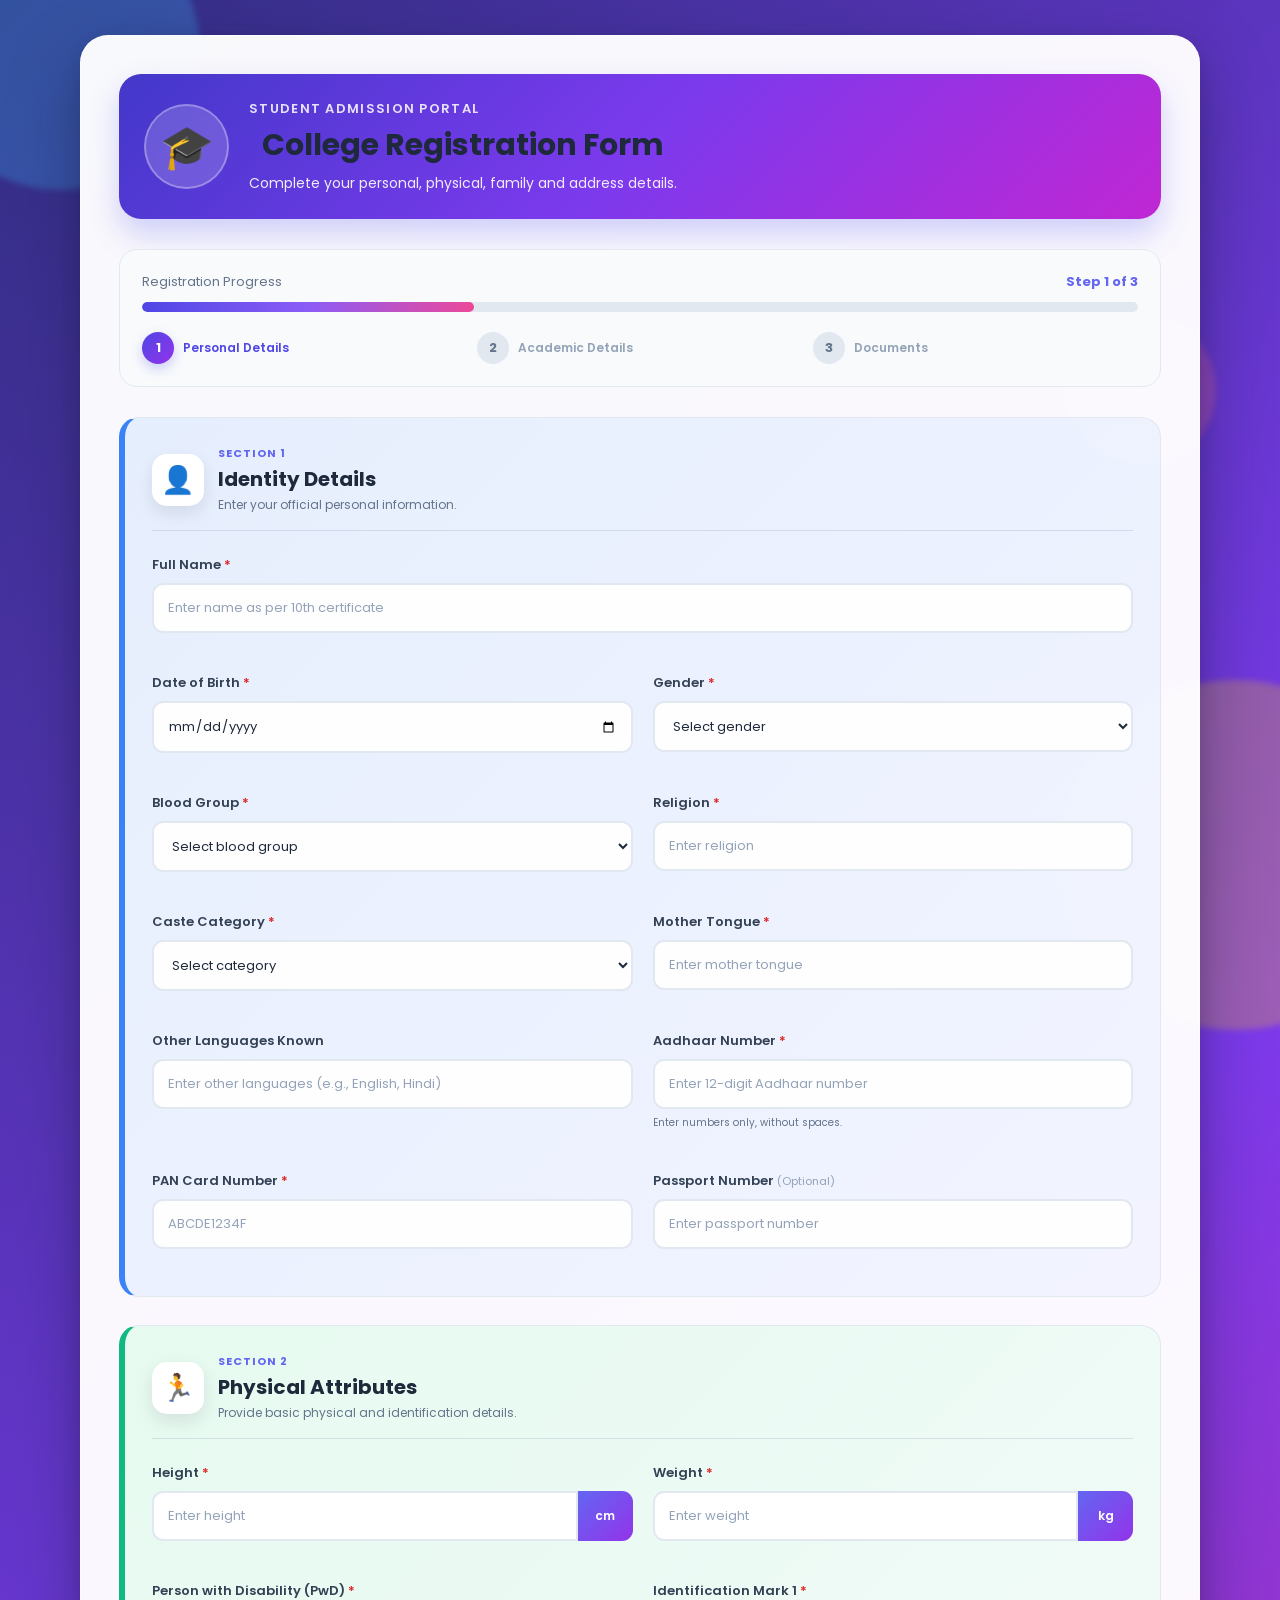
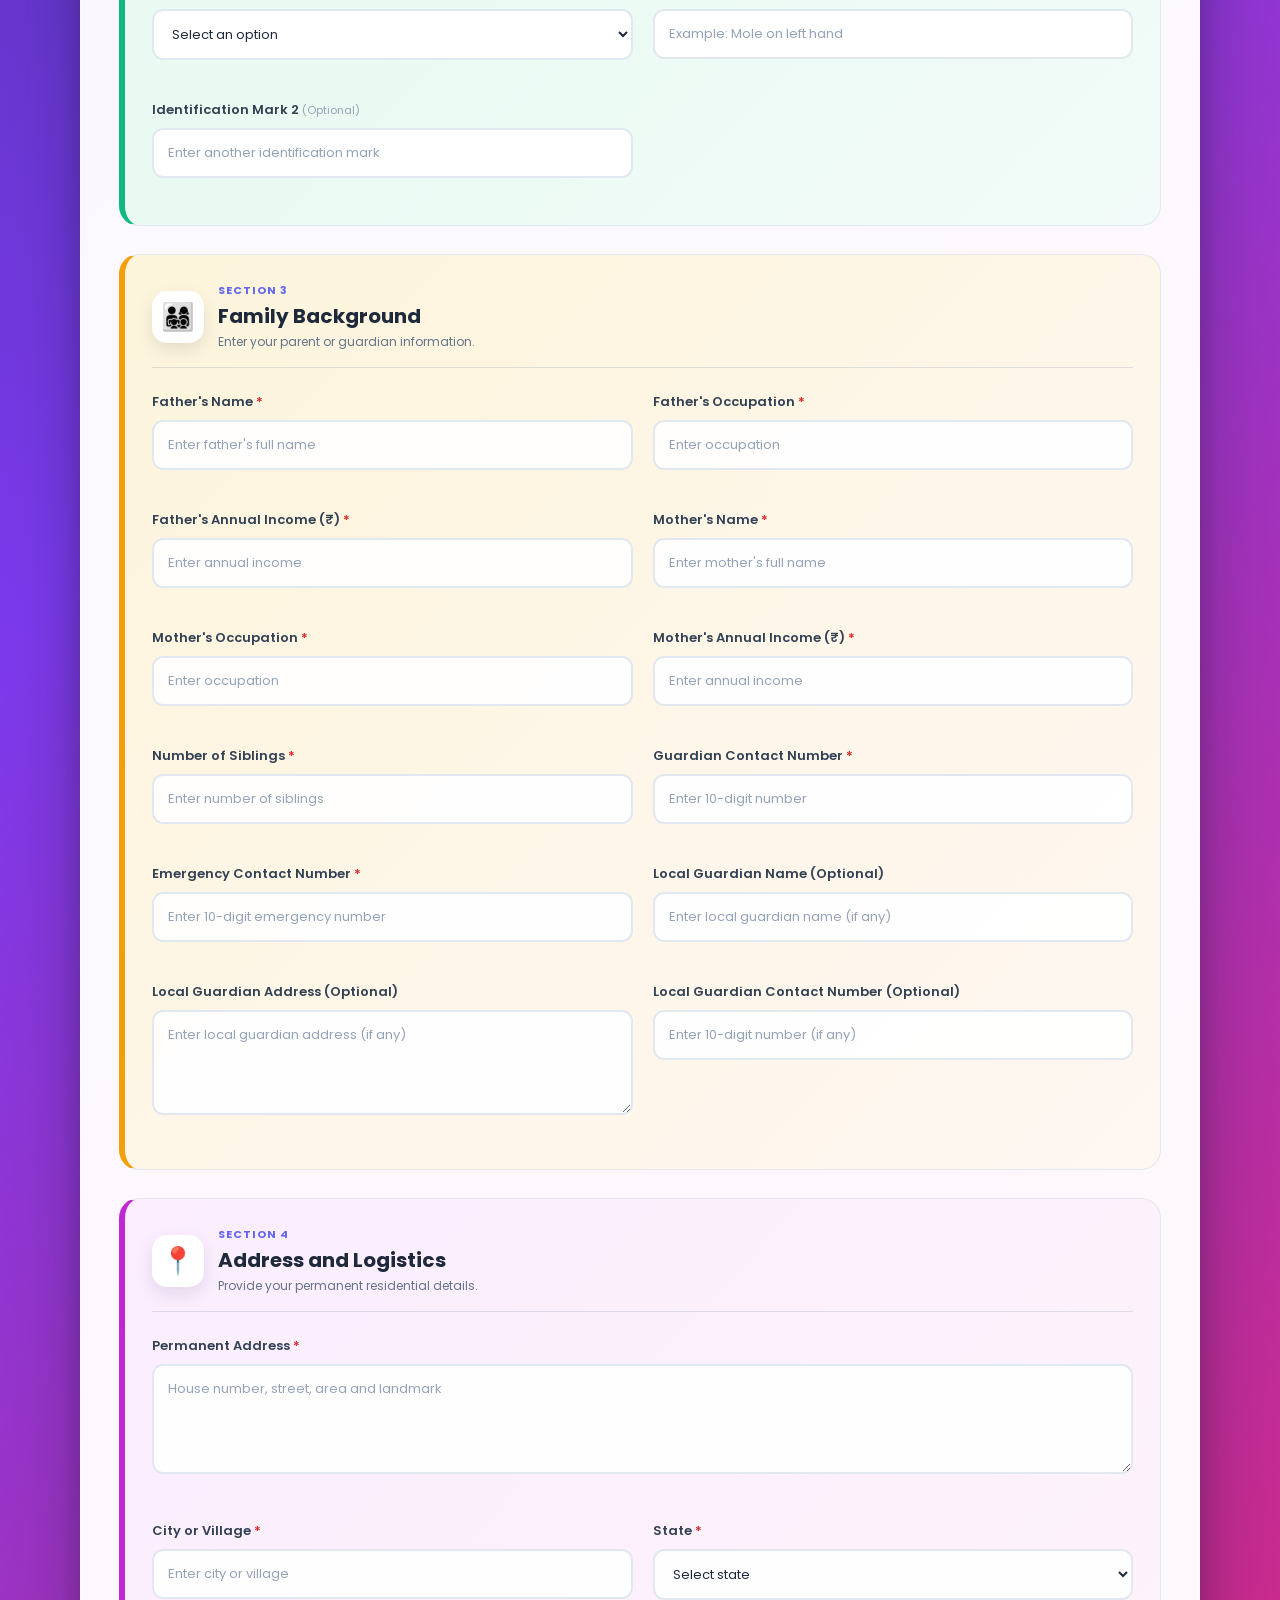
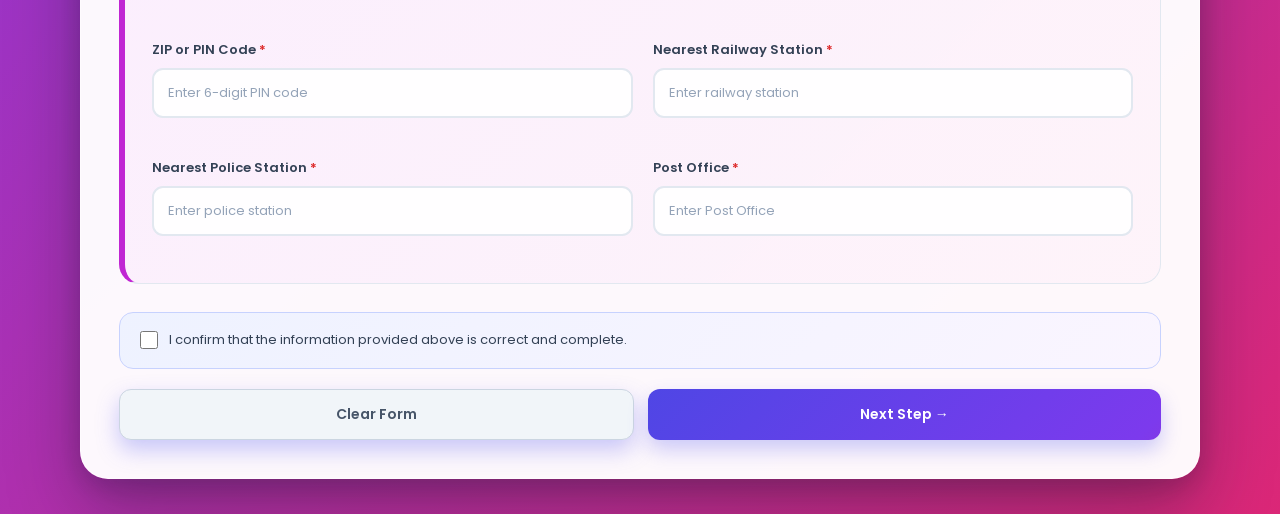
==== commit 0311f2cb: "register_1.html" ====
--- a/register_1.html
+++ b/register_1.html
@@ -2,17 +2,10 @@
 <html lang="en">
 <head>
     <meta charset="UTF-8">
-
-    <meta
-        name="viewport"
-        content="width=device-width, initial-scale=1.0"
-    >
-
+    <meta name="viewport" content="width=device-width, initial-scale=1.0">
     <title>College Registration - Step 1 of 3</title>
-
     <link rel="stylesheet" href="style.css">
 </head>
-
 <body>
 
     <!-- Decorative background circles -->
@@ -27,27 +20,18 @@
 
             <!-- Header -->
             <header class="page-header">
-
                 <div class="college-logo">🎓</div>
-
                 <div>
-                    <p class="portal-name">
-                        Student Admission Portal
-                    </p>
-
+                    <p class="portal-name">Student Admission Portal</p>
                     <h1>College Registration Form</h1>
-
                     <p class="header-description">
-                        Complete your personal, physical, family and address
-                        details.
+                        Complete your personal, physical, family and address details.
                     </p>
                 </div>
-
             </header>
 
             <!-- Progress section -->
             <section class="progress-section">
-
                 <div class="progress-information">
                     <span>Registration Progress</span>
                     <strong>Step 1 of 3</strong>
@@ -58,7 +42,6 @@
                 </div>
 
                 <div class="steps">
-
                     <div class="step active">
                         <span>1</span>
                         <p>Personal Details</p>
@@ -73,39 +56,27 @@
                         <span>3</span>
                         <p>Documents</p>
                     </div>
-
                 </div>
-
             </section>
 
-            <form
-                id="registrationForm"
-                onsubmit="navigateTo('register_2.html', event)"
-            >
-
-                <!-- Identity Details -->
+            <form id="registrationForm" onsubmit="navigateTo('register_2.html', event)">
+
+                <!-- Section 1: Identity Details -->
                 <section class="form-section identity-section">
-
                     <div class="section-heading">
-
                         <div class="section-icon">👤</div>
-
                         <div>
                             <span class="section-number">Section 1</span>
                             <h2>Identity Details</h2>
                             <p>Enter your official personal information.</p>
                         </div>
-
                     </div>
 
                     <div class="form-grid">
-
                         <div class="form-group full-width">
                             <label for="name">
-                                Full Name
-                                <span class="required">*</span>
-                            </label>
-
+                                Full Name <span class="required">*</span>
+                            </label>
                             <input
                                 type="text"
                                 id="name"
@@ -118,41 +89,28 @@
 
                         <div class="form-group">
                             <label for="dob">
-                                Date of Birth
-                                <span class="required">*</span>
-                            </label>
-
-                            <input
-                                type="date"
-                                id="dob"
-                                name="dob"
-                                required
-                            >
+                                Date of Birth <span class="required">*</span>
+                            </label>
+                            <input type="date" id="dob" name="dob" required>
                         </div>
 
                         <div class="form-group">
                             <label for="gender">
-                                Gender
-                                <span class="required">*</span>
-                            </label>
-
+                                Gender <span class="required">*</span>
+                            </label>
                             <select id="gender" name="gender" required>
                                 <option value="">Select gender</option>
                                 <option value="Male">Male</option>
                                 <option value="Female">Female</option>
                                 <option value="Other">Other</option>
-                                <option value="Prefer not to say">
-                                    Prefer not to say
-                                </option>
+                                <option value="Prefer not to say">Prefer not to say</option>
                             </select>
                         </div>
 
                         <div class="form-group">
                             <label for="blood">
-                                Blood Group
-                                <span class="required">*</span>
-                            </label>
-
+                                Blood Group <span class="required">*</span>
+                            </label>
                             <select id="blood" name="blood" required>
                                 <option value="">Select blood group</option>
                                 <option value="A+">A+</option>
@@ -168,25 +126,15 @@
 
                         <div class="form-group">
                             <label for="religion">
-                                Religion
-                                <span class="required">*</span>
-                            </label>
-
-                            <input
-                                type="text"
-                                id="religion"
-                                name="religion"
-                                placeholder="Enter religion"
-                                required
-                            >
+                                Religion <span class="required">*</span>
+                            </label>
+                            <input type="text" id="religion" name="religion" placeholder="Enter religion" required>
                         </div>
 
                         <div class="form-group">
                             <label for="caste">
-                                Caste Category
-                                <span class="required">*</span>
-                            </label>
-
+                                Caste Category <span class="required">*</span>
+                            </label>
                             <select id="caste" name="caste" required>
                                 <option value="">Select category</option>
                                 <option value="General">General</option>
@@ -199,35 +147,25 @@
 
                         <div class="form-group">
                             <label for="language">
-                                Mother Tongue
-                                <span class="required">*</span>
-                            </label>
-
-                            <input
-                                type="text"
-                                id="language"
-                                name="language"
-                                placeholder="Enter mother tongue"
-                                required
-                            >
-                        </div>
-<div class="form-group">
-  <label for="otherLanguages">
-    Other Languages Known
-  </label>
-  <input
-    type="text"
-    id="otherLanguages"
-    name="otherLanguages"
-    placeholder="Enter other languages (e.g., English, Hindi or any other languages)"
-  >
-</div>
+                                Mother Tongue <span class="required">*</span>
+                            </label>
+                            <input type="text" id="language" name="language" placeholder="Enter mother tongue" required>
+                        </div>
+
+                        <div class="form-group">
+                            <label for="otherLanguages">Other Languages Known</label>
+                            <input
+                                type="text"
+                                id="otherLanguages"
+                                name="otherLanguages"
+                                placeholder="Enter other languages (e.g., English, Hindi)"
+                            >
+                        </div>
+
                         <div class="form-group">
                             <label for="aadhar">
-                                Aadhaar Number
-                                <span class="required">*</span>
-                            </label>
-
+                                Aadhaar Number <span class="required">*</span>
+                            </label>
                             <input
                                 type="text"
                                 id="aadhar"
@@ -238,162 +176,178 @@
                                 placeholder="Enter 12-digit Aadhaar number"
                                 required
                             >
-
                             <small>Enter numbers only, without spaces.</small>
                         </div>
 
                         <div class="form-group">
                             <label for="pan">
-                                PAN Card Number
-                                <span class="required">*</span>
-                            </label>
-
+                                PAN Card Number <span class="required">*</span>
+                            </label>
                             <input
                                 type="text"
                                 id="pan"
                                 name="pan"
                                 maxlength="10"
                                 pattern="[A-Za-z]{5}[0-9]{4}[A-Za-z]{1}"
-                                placeholder=" "
+                                placeholder="ABCDE1234F"
                                 required
                             >
                         </div>
 
                         <div class="form-group">
                             <label for="passport">
-                                Passport Number
-                                <span class="optional">(Optional)</span>
-                            </label>
-
-                            <input
-                                type="text"
-                                id="passport"
-                                name="passport"
-                                placeholder="Enter passport number"
-                            >
-                        </div>
-
-                    </div>
-
+                                Passport Number <span class="optional">(Optional)</span>
+                            </label>
+                            <input type="text" id="passport" name="passport" placeholder="Enter passport number">
+                        </div>
+                    </div>
                 </section>
 
-                
-
-                <!-- Family Background -->
+                <!-- Section 2: Physical Attributes -->
+                <section class="form-section physical-section">
+                    <div class="section-heading">
+                        <div class="section-icon">🏃</div>
+                        <div>
+                            <span class="section-number">Section 2</span>
+                            <h2>Physical Attributes</h2>
+                            <p>Provide basic physical and identification details.</p>
+                        </div>
+                    </div>
+
+                    <div class="form-grid">
+                        <div class="form-group">
+                            <label for="height">
+                                Height <span class="required">*</span>
+                            </label>
+                            <div class="input-with-unit">
+                                <input
+                                    type="number"
+                                    id="height"
+                                    name="height"
+                                    min="50"
+                                    max="250"
+                                    placeholder="Enter height"
+                                    required
+                                >
+                                <span>cm</span>
+                            </div>
+                        </div>
+
+                        <div class="form-group">
+                            <label for="weight">
+                                Weight <span class="required">*</span>
+                            </label>
+                            <div class="input-with-unit">
+                                <input
+                                    type="number"
+                                    id="weight"
+                                    name="weight"
+                                    min="10"
+                                    max="300"
+                                    step="0.1"
+                                    placeholder="Enter weight"
+                                    required
+                                >
+                                <span>kg</span>
+                            </div>
+                        </div>
+
+                        <div class="form-group">
+                            <label for="disability">
+                                Person with Disability (PwD) <span class="required">*</span>
+                            </label>
+                            <select id="disability" name="disability" required>
+                                <option value="" disabled selected>Select an option</option>
+                                <option value="No">No</option>
+                                <option value="Yes">Yes</option>
+                            </select>
+                        </div>
+
+                        <div class="form-group">
+                            <label for="mark1">
+                                Identification Mark 1 <span class="required">*</span>
+                            </label>
+                            <input
+                                type="text"
+                                id="mark1"
+                                name="mark1"
+                                placeholder="Example: Mole on left hand"
+                                required
+                            >
+                        </div>
+
+                        <div class="form-group">
+                            <label for="mark2">
+                                Identification Mark 2 <span class="optional">(Optional)</span>
+                            </label>
+                            <input
+                                type="text"
+                                id="mark2"
+                                name="mark2"
+                                placeholder="Enter another identification mark"
+                            >
+                        </div>
+                    </div>
+                </section>
+
+                <!-- Section 3: Family Background -->
                 <section class="form-section family-section">
-
                     <div class="section-heading">
-
                         <div class="section-icon">👨‍👩‍👧‍👦</div>
-
                         <div>
                             <span class="section-number">Section 3</span>
                             <h2>Family Background</h2>
                             <p>Enter your parent or guardian information.</p>
                         </div>
-
                     </div>
 
                     <div class="form-grid">
-
                         <div class="form-group">
                             <label for="fname">
-                                Father's Name
-                                <span class="required">*</span>
-                            </label>
-
-                            <input
-                                type="text"
-                                id="fname"
-                                name="fname"
-                                placeholder="Enter father's full name"
-                                required
-                            >
+                                Father's Name <span class="required">*</span>
+                            </label>
+                            <input type="text" id="fname" name="fname" placeholder="Enter father's full name" required>
                         </div>
 
                         <div class="form-group">
                             <label for="focc">
-                                Father's Occupation
-                                <span class="required">*</span>
-                            </label>
-
-                            <input
-                                type="text"
-                                id="focc"
-                                name="focc"
-                                placeholder="Enter occupation"
-                                required
-                            >
+                                Father's Occupation <span class="required">*</span>
+                            </label>
+                            <input type="text" id="focc" name="focc" placeholder="Enter occupation" required>
                         </div>
 
                         <div class="form-group">
                             <label for="finc">
-                                Father's Annual Income (₹)
-                                <span class="required">*</span>
-                            </label>
-
-                            <input
-                                type="number"
-                                id="finc"
-                                name="finc"
-                                min="0"
-                                placeholder="Enter annual income"
-                                required
-                            >
+                                Father's Annual Income (₹) <span class="required">*</span>
+                            </label>
+                            <input type="number" id="finc" name="finc" min="0" placeholder="Enter annual income" required>
                         </div>
 
                         <div class="form-group">
                             <label for="mname">
-                                Mother's Name
-                                <span class="required">*</span>
-                            </label>
-
-                            <input
-                                type="text"
-                                id="mname"
-                                name="mname"
-                                placeholder="Enter mother's full name"
-                                required
-                            >
+                                Mother's Name <span class="required">*</span>
+                            </label>
+                            <input type="text" id="mname" name="mname" placeholder="Enter mother's full name" required>
                         </div>
 
                         <div class="form-group">
                             <label for="mocc">
-                                Mother's Occupation
-                                <span class="required">*</span>
-                            </label>
-
-                            <input
-                                type="text"
-                                id="mocc"
-                                name="mocc"
-                                placeholder="Enter occupation"
-                                required
-                            >
+                                Mother's Occupation <span class="required">*</span>
+                            </label>
+                            <input type="text" id="mocc" name="mocc" placeholder="Enter occupation" required>
                         </div>
 
                         <div class="form-group">
                             <label for="minc">
-                                Mother's Annual Income (₹)
-                                <span class="required">*</span>
-                            </label>
-
-                            <input
-                                type="number"
-                                id="minc"
-                                name="minc"
-                                min="0"
-                                placeholder="Enter annual income"
-                                required
-                            >
+                                Mother's Annual Income (₹) <span class="required">*</span>
+                            </label>
+                            <input type="number" id="minc" name="minc" min="0" placeholder="Enter annual income" required>
                         </div>
 
                         <div class="form-group">
                             <label for="siblings">
-                                Number of Siblings
-                                <span class="required">*</span>
-                            </label>
-
+                                Number of Siblings <span class="required">*</span>
+                            </label>
                             <input
                                 type="number"
                                 id="siblings"
@@ -407,10 +361,8 @@
 
                         <div class="form-group">
                             <label for="guardianPhone">
-                                Guardian Contact Number
-                                <span class="required">*</span>
-                            </label>
-
+                                Guardian Contact Number <span class="required">*</span>
+                            </label>
                             <input
                                 type="tel"
                                 id="guardianPhone"
@@ -423,89 +375,73 @@
                             >
                         </div>
 
-                 
-<div class="form-group">
-  <label for="emergencyPhone">
-    Emergency Contact Number
-    <span class="required">*</span>
-  </label>
-  <input
-    type="tel"
-    id="emergencyPhone"
-    name="emergencyPhone"
-    maxlength="10"
-    pattern="[0-9]{10}"
-    inputmode="numeric"
-    placeholder="Enter 10-digit emergency number"
-    required
-  >
-</div>
-                        <!-- Local Guardian Name -->
-<div class="form-group">
-  <label for="localGuardianName">
-    Local Guardian Name (Optional)
-  </label>
-  <input
-    type="text"
-    id="localGuardianName"
-    name="localGuardianName"
-    placeholder="Enter local guardian name (if any)"
-  >
-</div>
-
-<!-- Local Guardian Address -->
-<div class="form-group">
-  <label for="localGuardianAddress">
-    Local Guardian Address (Optional)
-  </label>
-  <textarea
-    id="localGuardianAddress"
-    name="localGuardianAddress"
-    rows="3"
-    placeholder="Enter local guardian address (if any)"
-  ></textarea>
-</div>
-
-<!-- Local Guardian Contact Number (Already in your image) -->
-<div class="form-group">
-  <label for="localGuardianPhone">
-    Local Guardian Contact Number (Optional)
-  </label>
-  <input
-    type="tel"
-    id="localGuardianPhone"
-    name="localGuardianPhone"
-    maxlength="10"
-    pattern="[0-9]{10}"
-    inputmode="numeric"
-    placeholder="Enter 10-digit number (if any)"
-  >
-</div>
+                        <div class="form-group">
+                            <label for="emergencyPhone">
+                                Emergency Contact Number <span class="required">*</span>
+                            </label>
+                            <input
+                                type="tel"
+                                id="emergencyPhone"
+                                name="emergencyPhone"
+                                maxlength="10"
+                                pattern="[0-9]{10}"
+                                inputmode="numeric"
+                                placeholder="Enter 10-digit emergency number"
+                                required
+                            >
+                        </div>
+
+                        <div class="form-group">
+                            <label for="localGuardianName">Local Guardian Name (Optional)</label>
+                            <input
+                                type="text"
+                                id="localGuardianName"
+                                name="localGuardianName"
+                                placeholder="Enter local guardian name (if any)"
+                            >
+                        </div>
+
+                        <div class="form-group">
+                            <label for="localGuardianAddress">Local Guardian Address (Optional)</label>
+                            <textarea
+                                id="localGuardianAddress"
+                                name="localGuardianAddress"
+                                rows="3"
+                                placeholder="Enter local guardian address (if any)"
+                            ></textarea>
+                        </div>
+
+                        <div class="form-group">
+                            <label for="localGuardianPhone">Local Guardian Contact Number (Optional)</label>
+                            <input
+                                type="tel"
+                                id="localGuardianPhone"
+                                name="localGuardianPhone"
+                                maxlength="10"
+                                pattern="[0-9]{10}"
+                                inputmode="numeric"
+                                placeholder="Enter 10-digit number (if any)"
+                            >
+                        </div>
+                    </div>
                 </section>
 
-                <!-- Address Details -->
+                <!-- Section 4: Address Details -->
                 <section class="form-section address-section">
-
                     <div class="section-heading">
-
                         <div class="section-icon">📍</div>
-
                         <div>
                             <span class="section-number">Section 4</span>
                             <h2>Address and Logistics</h2>
                             <p>Provide your permanent residential details.</p>
                         </div>
-
                     </div>
 
                     <div class="form-grid">
-
                         <div class="form-group full-width">
                             <label for="permAddr">
-                                Permanent Address
-                                <span class="required">*</span>
-                            </label>
-
+                                Permanent Address <span class="required">*</span>
+                            </label>
                             <textarea
                                 id="permAddr"
                                 name="permAddr"
@@ -517,25 +453,15 @@
 
                         <div class="form-group">
                             <label for="city">
-                                City or Village
-                                <span class="required">*</span>
-                            </label>
-
-                            <input
-                                type="text"
-                                id="city"
-                                name="city"
-                                placeholder="Enter city or village"
-                                required
-                            >
+                                City or Village <span class="required">*</span>
+                            </label>
+                            <input type="text" id="city" name="city" placeholder="Enter city or village" required>
                         </div>
 
                         <div class="form-group">
                             <label for="state">
-                                State
-                                <span class="required">*</span>
-                            </label>
-
+                                State <span class="required">*</span>
+                            </label>
                             <select id="state" name="state" required>
                                 <option value="">Select state</option>
                                 <option>Andhra Pradesh</option>
@@ -573,10 +499,8 @@
 
                         <div class="form-group">
                             <label for="pin">
-                                ZIP or PIN Code
-                                <span class="required">*</span>
-                            </label>
-
+                                ZIP or PIN Code <span class="required">*</span>
+                            </label>
                             <input
                                 type="text"
                                 id="pin"
@@ -591,175 +515,33 @@
 
                         <div class="form-group">
                             <label for="railway">
-                                Nearest Railway Station
-                                <span class="required">*</span>
-                            </label>
-
-                            <input
-                                type="text"
-                                id="railway"
-                                name="railway"
-                                placeholder="Enter railway station"
-                                required
-                            >
+                                Nearest Railway Station <span class="required">*</span>
+                            </label>
+                            <input type="text" id="railway" name="railway" placeholder="Enter railway station" required>
                         </div>
 
                         <div class="form-group">
                             <label for="police">
-                                Nearest Police Station
-                                <span class="required">*</span>
-                            </label>
-
-                            <input
-                                type="text"
-                                id="police"
-                                name="police"
-                                placeholder="Enter police station"
-                                required
-                            >
-                        </div>
-
-                        <div class="form-group">
-  <label for="postOffice">
-    Post Office
-    <span class="required">*</span>
-  </label>
-  <input
-    type="text"
-    id="postOffice"
-    name="postOffice"
-    placeholder="Enter Post Office"
-    required
-  >
-</div>
-
-                    </div>
-
+                                Nearest Police Station <span class="required">*</span>
+                            </label>
+                            <input type="text" id="police" name="police" placeholder="Enter police station" required>
+                        </div>
+
+                        <div class="form-group">
+                            <label for="postOffice">
+                                Post Office <span class="required">*</span>
+                            </label>
+                            <input type="text" id="postOffice" name="postOffice" placeholder="Enter Post Office" required>
+                        </div>
+                    </div>
                 </section>
-<!-- Physical Attributes -->
-                <section class="form-section physical-section">
-
-                    <div class="section-heading">
-
-                        <div class="section-icon">🏃</div>
-
-                        <div>
-                            <span class="section-number">Section 2</span>
-                            <h2>Physical Attributes</h2>
-                            <p>Provide basic physical and identification details.</p>
-                        </div>
-
-                    </div>
-
-                    <div class="form-grid">
-
-                        <div class="form-group">
-                            <label for="height">
-                                Height
-                                <span class="required">*</span>
-                            </label>
-
-                            <div class="input-with-unit">
-                                <input
-                                    type="number"
-                                    id="height"
-                                    name="height"
-                                    min="50"
-                                    max="250"
-                                    placeholder="Enter height"
-                                    required
-                                >
-
-                                <span>cm</span>
-                            </div>
-                        </div>
-
-                        <div class="form-group">
-                            <label for="weight">
-                                Weight
-                                <span class="required">*</span>
-                            </label>
-
-                            <div class="input-with-unit">
-                                <input
-                                    type="number"
-                                    id="weight"
-                                    name="weight"
-                                    min="10"
-                                    max="300"
-                                    step="0.1"
-                                    placeholder="Enter weight"
-                                    required
-                                >
-
-                                <span>kg</span>
-                            </div>
-                        </div>
-
-                        
-
-                        <div class="form-group">
-  <label for="disability">
-    Person with Disability (PwD)
-    <span class="required">*</span>
-  </label>
-  <select id="disability" name="disability" required>
-    <option value="" disabled selected>Select an option</option>
-    <option value="No">No</option>
-    <option value="Yes">Yes</option>
-  </select>
-</div>
-
-                        <div class="form-group">
-                            <label for="mark1">
-                                Identification Mark 1
-                                <span class="required">*</span>
-                            </label>
-
-                            <input
-                                type="text"
-                                id="mark1"
-                                name="mark1"
-                                placeholder="Example: Mole on left hand"
-                                required
-                            >
-                        </div>
-
-                        <div class="form-group">
-                            <label for="mark2">
-                                Identification Mark 2
-                                <span class="optional">(Optional)</span>
-                            </label>
-
-                            <input
-                                type="text"
-                                id="mark2"
-                                name="mark2"
-                                placeholder="Enter another identification mark"
-                            >
-                        </div>
-
-                    </div>
-
-                </section>
+
                 <!-- Confirmation -->
                 <section class="declaration-box">
-
                     <label class="checkbox-label">
-
-                        <input
-                            type="checkbox"
-                            id="declaration"
-                            required
-                        >
-
-                        <span>
-                            I confirm that the information provided above is
-                            correct and complete.
-                        </span>
-
+                        <input type="checkbox" id="declaration" required>
+                        <span>I confirm that the information provided above is correct and complete.</span>
                     </label>
-
                 </section>
 
                 <!-- Form message -->
@@ -767,34 +549,19 @@
 
                 <!-- Buttons -->
                 <div class="button-area">
-
-                    <button
-                        type="reset"
-                        class="btn reset-btn"
-                        onclick="clearSavedForm()"
-                    >
+                    <button type="reset" class="btn reset-btn" onclick="clearSavedForm()">
                         Clear Form
                     </button>
-
                     <button type="submit" class="btn next-btn">
-                        Save and Continue
-                        <span>→</span>
+                        Next Step &rarr;
                     </button>
-
                 </div>
 
             </form>
 
-            <footer class="form-footer">
-                <span>🔒</span>
-                Your personal information will remain secure and confidential.
-            </footer>
-
         </div>
 
     </main>
-
-    <script src="app.js"></script>
 
 </body>
 </html>
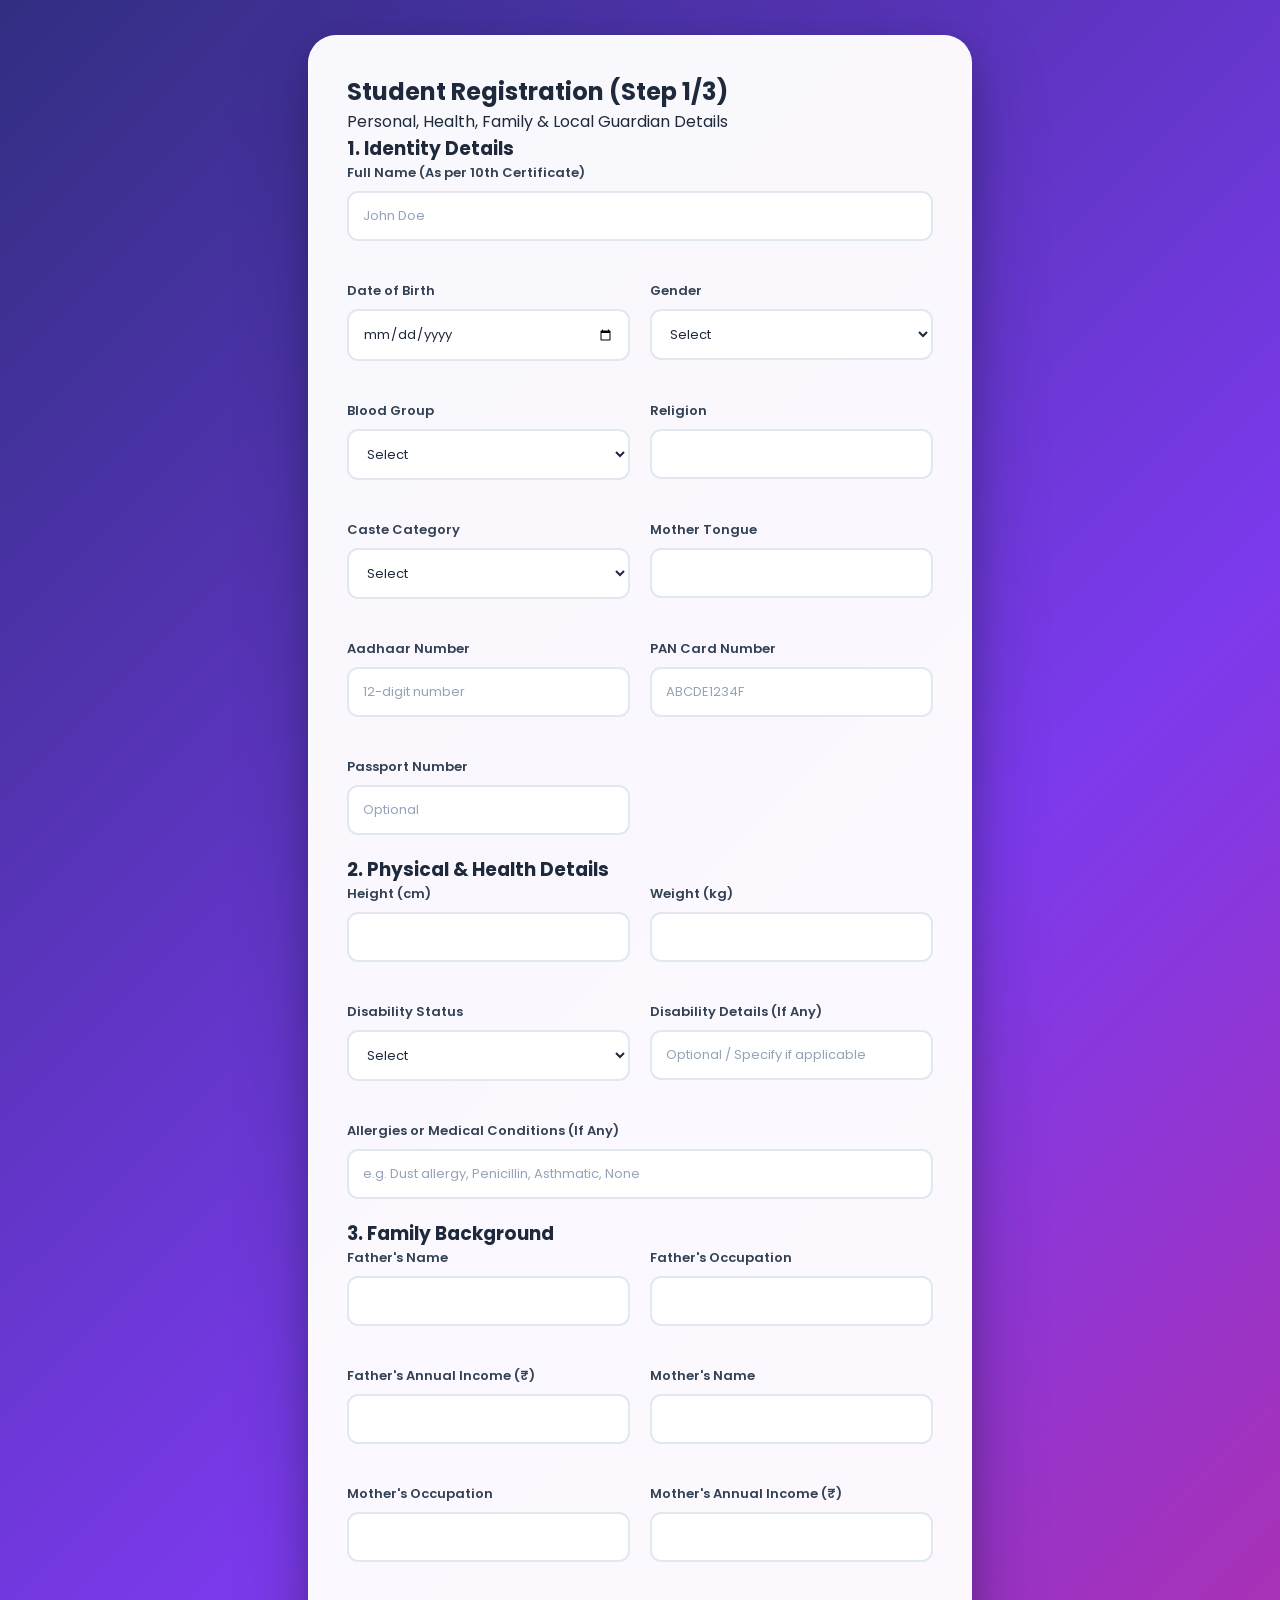
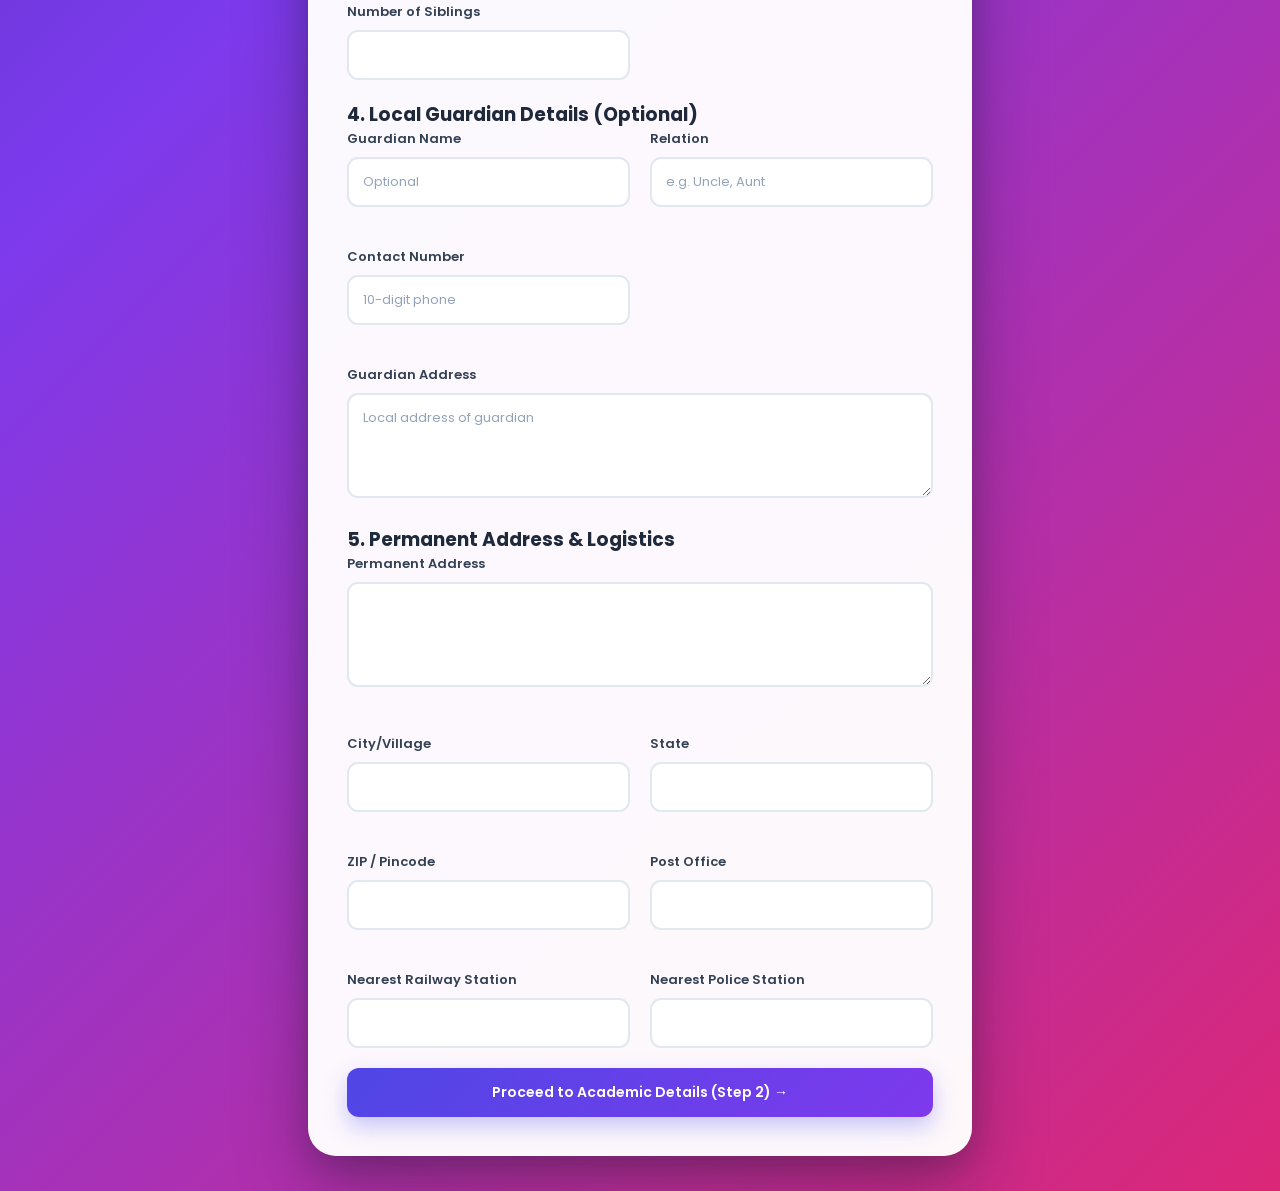
==== commit bd7597bf: "register_1.html" ====
--- a/register_1.html
+++ b/register_1.html
@@ -3,565 +3,155 @@
 <head>
     <meta charset="UTF-8">
     <meta name="viewport" content="width=device-width, initial-scale=1.0">
-    <title>College Registration - Step 1 of 3</title>
+    <title>College Registration - Step 1/3</title>
     <link rel="stylesheet" href="style.css">
 </head>
 <body>
+    <div class="container">
+        <div class="portal-header">
+            <h2>Student Registration (Step 1/3)</h2>
+            <p>Personal, Health, Family & Local Guardian Details</p>
+        </div>
 
-    <!-- Decorative background circles -->
-    <div class="background-circle circle-one"></div>
-    <div class="background-circle circle-two"></div>
-    <div class="background-circle circle-three"></div>
-
-    <main class="registration-wrapper">
-
-        <!-- Registration card -->
-        <div class="container">
-
-            <!-- Header -->
-            <header class="page-header">
-                <div class="college-logo">🎓</div>
-                <div>
-                    <p class="portal-name">Student Admission Portal</p>
-                    <h1>College Registration Form</h1>
-                    <p class="header-description">
-                        Complete your personal, physical, family and address details.
-                    </p>
-                </div>
-            </header>
-
-            <!-- Progress section -->
-            <section class="progress-section">
-                <div class="progress-information">
-                    <span>Registration Progress</span>
-                    <strong>Step 1 of 3</strong>
-                </div>
-
-                <div class="progress-bar">
-                    <div class="progress-value"></div>
-                </div>
-
-                <div class="steps">
-                    <div class="step active">
-                        <span>1</span>
-                        <p>Personal Details</p>
+        <form onsubmit="navigateTo('register_2.html', event)">
+            
+            <!-- Section 1: Identity -->
+            <div class="section-card">
+                <h3 class="section-title">1. Identity Details</h3>
+                <div class="form-grid">
+                    <div class="form-group full-width">
+                        <label for="name">Full Name (As per 10th Certificate)</label>
+                        <input type="text" id="name" placeholder="John Doe" required>
                     </div>
-
-                    <div class="step">
-                        <span>2</span>
-                        <p>Academic Details</p>
+                    <div class="form-group">
+                        <label for="dob">Date of Birth</label>
+                        <input type="date" id="dob" required>
                     </div>
-
-                    <div class="step">
-                        <span>3</span>
-                        <p>Documents</p>
+                    <div class="form-group">
+                        <label for="gender">Gender</label>
+                        <select id="gender" required>
+                            <option value="">Select</option>
+                            <option>Male</option>
+                            <option>Female</option>
+                            <option>Other</option>
+                        </select>
+                    </div>
+                    <div class="form-group">
+                        <label for="blood">Blood Group</label>
+                        <select id="blood" required>
+                            <option value="">Select</option>
+                            <option>A+</option><option>A-</option>
+                            <option>B+</option><option>B-</option>
+                            <option>O+</option><option>O-</option>
+                            <option>AB+</option><option>AB-</option>
+                        </select>
+                    </div>
+                    <div class="form-group">
+                        <label for="religion">Religion</label>
+                        <input type="text" id="religion" required>
+                    </div>
+                    <div class="form-group">
+                        <label for="caste">Caste Category</label>
+                        <select id="caste" required>
+                            <option value="">Select</option>
+                            <option>General</option>
+                            <option>OBC</option>
+                            <option>SC</option>
+                            <option>ST</option>
+                        </select>
+                    </div>
+                    <div class="form-group">
+                        <label for="language">Mother Tongue</label>
+                        <input type="text" id="language" required>
+                    </div>
+                    <div class="form-group">
+                        <label for="aadhar">Aadhaar Number</label>
+                        <input type="text" id="aadhar" pattern="\d{12}" placeholder="12-digit number" required>
+                    </div>
+                    <div class="form-group">
+                        <label for="pan">PAN Card Number</label>
+                        <input type="text" id="pan" placeholder="ABCDE1234F" required>
+                    </div>
+                    <div class="form-group">
+                        <label for="passport">Passport Number</label>
+                        <input type="text" id="passport" placeholder="Optional">
                     </div>
                 </div>
-            </section>
+            </div>
 
-            <form id="registrationForm" onsubmit="navigateTo('register_2.html', event)">
+            <!-- Section 2: Physical & Medical -->
+            <div class="section-card">
+                <h3 class="section-title">2. Physical & Health Details</h3>
+                <div class="form-grid">
+                    <div class="form-group">
+                        <label for="height">Height (cm)</label>
+                        <input type="number" id="height" required>
+                    </div>
+                    <div class="form-group">
+                        <label for="weight">Weight (kg)</label>
+                        <input type="number" id="weight" required>
+                    </div>
+                    <div class="form-group">
+                        <label for="disabilitySelect">Disability Status</label>
+                        <select id="disabilitySelect" required onchange="toggleDisabilityDetail()">
+                            <option value="">Select</option>
+                            <option value="No">None</option>
+                            <option value="Yes">Yes (Specify below)</option>
+                        </select>
+                    </div>
+                    <div class="form-group half-width">
+                        <label for="disabilityDetail">Disability Details (If Any)</label>
+                        <input type="text" id="disabilityDetail" placeholder="Optional / Specify if applicable">
+                    </div>
+                    <div class="form-group full-width">
+                        <label for="allergies">Allergies or Medical Conditions (If Any)</label>
+                        <input type="text" id="allergies" placeholder="e.g. Dust allergy, Penicillin, Asthmatic, None">
+                    </div>
+                </div>
+            </div>
 
-                <!-- Section 1: Identity Details -->
-                <section class="form-section identity-section">
-                    <div class="section-heading">
-                        <div class="section-icon">👤</div>
-                        <div>
-                            <span class="section-number">Section 1</span>
-                            <h2>Identity Details</h2>
-                            <p>Enter your official personal information.</p>
-                        </div>
-                    </div>
+            <!-- Section 3: Family Background -->
+            <div class="section-card">
+                <h3 class="section-title">3. Family Background</h3>
+                <div class="form-grid">
+                    <div class="form-group"><label for="fname">Father's Name</label><input type="text" id="fname" required></div>
+                    <div class="form-group"><label for="focc">Father's Occupation</label><input type="text" id="focc" required></div>
+                    <div class="form-group"><label for="finc">Father's Annual Income (₹)</label><input type="number" id="finc" required></div>
+                    <div class="form-group"><label for="mname">Mother's Name</label><input type="text" id="mname" required></div>
+                    <div class="form-group"><label for="mocc">Mother's Occupation</label><input type="text" id="mocc" required></div>
+                    <div class="form-group"><label for="minc">Mother's Annual Income (₹)</label><input type="number" id="minc" required></div>
+                    <div class="form-group"><label for="siblings">Number of Siblings</label><input type="number" id="siblings" required></div>
+                </div>
+            </div>
 
-                    <div class="form-grid">
-                        <div class="form-group full-width">
-                            <label for="name">
-                                Full Name <span class="required">*</span>
-                            </label>
-                            <input
-                                type="text"
-                                id="name"
-                                name="name"
-                                placeholder="Enter name as per 10th certificate"
-                                autocomplete="name"
-                                required
-                            >
-                        </div>
+            <!-- Section 4: Local Guardian Details (Optional) -->
+            <div class="section-card">
+                <h3 class="section-title">4. Local Guardian Details (Optional)</h3>
+                <div class="form-grid">
+                    <div class="form-group"><label for="lgName">Guardian Name</label><input type="text" id="lgName" placeholder="Optional"></div>
+                    <div class="form-group"><label for="lgRelation">Relation</label><input type="text" id="lgRelation" placeholder="e.g. Uncle, Aunt"></div>
+                    <div class="form-group"><label for="lgPhone">Contact Number</label><input type="text" id="lgPhone" placeholder="10-digit phone"></div>
+                    <div class="form-group full-width"><label for="lgAddress">Guardian Address</label><textarea id="lgAddress" placeholder="Local address of guardian"></textarea></div>
+                </div>
+            </div>
 
-                        <div class="form-group">
-                            <label for="dob">
-                                Date of Birth <span class="required">*</span>
-                            </label>
-                            <input type="date" id="dob" name="dob" required>
-                        </div>
+            <!-- Section 5: Address Details -->
+            <div class="section-card">
+                <h3 class="section-title">5. Permanent Address & Logistics</h3>
+                <div class="form-grid">
+                    <div class="form-group full-width"><label for="permAddr">Permanent Address</label><textarea id="permAddr" required></textarea></div>
+                    <div class="form-group"><label for="city">City/Village</label><input type="text" id="city" required></div>
+                    <div class="form-group"><label for="state">State</label><input type="text" id="state" required></div>
+                    <div class="form-group"><label for="pin">ZIP / Pincode</label><input type="number" id="pin" required></div>
+                    <div class="form-group"><label for="postOffice">Post Office</label><input type="text" id="postOffice" required></div>
+                    <div class="form-group"><label for="railway">Nearest Railway Station</label><input type="text" id="railway" required></div>
+                    <div class="form-group"><label for="police">Nearest Police Station</label><input type="text" id="police" required></div>
+                </div>
+            </div>
 
-                        <div class="form-group">
-                            <label for="gender">
-                                Gender <span class="required">*</span>
-                            </label>
-                            <select id="gender" name="gender" required>
-                                <option value="">Select gender</option>
-                                <option value="Male">Male</option>
-                                <option value="Female">Female</option>
-                                <option value="Other">Other</option>
-                                <option value="Prefer not to say">Prefer not to say</option>
-                            </select>
-                        </div>
-
-                        <div class="form-group">
-                            <label for="blood">
-                                Blood Group <span class="required">*</span>
-                            </label>
-                            <select id="blood" name="blood" required>
-                                <option value="">Select blood group</option>
-                                <option value="A+">A+</option>
-                                <option value="A-">A-</option>
-                                <option value="B+">B+</option>
-                                <option value="B-">B-</option>
-                                <option value="O+">O+</option>
-                                <option value="O-">O-</option>
-                                <option value="AB+">AB+</option>
-                                <option value="AB-">AB-</option>
-                            </select>
-                        </div>
-
-                        <div class="form-group">
-                            <label for="religion">
-                                Religion <span class="required">*</span>
-                            </label>
-                            <input type="text" id="religion" name="religion" placeholder="Enter religion" required>
-                        </div>
-
-                        <div class="form-group">
-                            <label for="caste">
-                                Caste Category <span class="required">*</span>
-                            </label>
-                            <select id="caste" name="caste" required>
-                                <option value="">Select category</option>
-                                <option value="General">General</option>
-                                <option value="OBC">OBC</option>
-                                <option value="SC">SC</option>
-                                <option value="ST">ST</option>
-                                <option value="EWS">EWS</option>
-                            </select>
-                        </div>
-
-                        <div class="form-group">
-                            <label for="language">
-                                Mother Tongue <span class="required">*</span>
-                            </label>
-                            <input type="text" id="language" name="language" placeholder="Enter mother tongue" required>
-                        </div>
-
-                        <div class="form-group">
-                            <label for="otherLanguages">Other Languages Known</label>
-                            <input
-                                type="text"
-                                id="otherLanguages"
-                                name="otherLanguages"
-                                placeholder="Enter other languages (e.g., English, Hindi)"
-                            >
-                        </div>
-
-                        <div class="form-group">
-                            <label for="aadhar">
-                                Aadhaar Number <span class="required">*</span>
-                            </label>
-                            <input
-                                type="text"
-                                id="aadhar"
-                                name="aadhar"
-                                maxlength="12"
-                                pattern="[0-9]{12}"
-                                inputmode="numeric"
-                                placeholder="Enter 12-digit Aadhaar number"
-                                required
-                            >
-                            <small>Enter numbers only, without spaces.</small>
-                        </div>
-
-                        <div class="form-group">
-                            <label for="pan">
-                                PAN Card Number <span class="required">*</span>
-                            </label>
-                            <input
-                                type="text"
-                                id="pan"
-                                name="pan"
-                                maxlength="10"
-                                pattern="[A-Za-z]{5}[0-9]{4}[A-Za-z]{1}"
-                                placeholder="ABCDE1234F"
-                                required
-                            >
-                        </div>
-
-                        <div class="form-group">
-                            <label for="passport">
-                                Passport Number <span class="optional">(Optional)</span>
-                            </label>
-                            <input type="text" id="passport" name="passport" placeholder="Enter passport number">
-                        </div>
-                    </div>
-                </section>
-
-                <!-- Section 2: Physical Attributes -->
-                <section class="form-section physical-section">
-                    <div class="section-heading">
-                        <div class="section-icon">🏃</div>
-                        <div>
-                            <span class="section-number">Section 2</span>
-                            <h2>Physical Attributes</h2>
-                            <p>Provide basic physical and identification details.</p>
-                        </div>
-                    </div>
-
-                    <div class="form-grid">
-                        <div class="form-group">
-                            <label for="height">
-                                Height <span class="required">*</span>
-                            </label>
-                            <div class="input-with-unit">
-                                <input
-                                    type="number"
-                                    id="height"
-                                    name="height"
-                                    min="50"
-                                    max="250"
-                                    placeholder="Enter height"
-                                    required
-                                >
-                                <span>cm</span>
-                            </div>
-                        </div>
-
-                        <div class="form-group">
-                            <label for="weight">
-                                Weight <span class="required">*</span>
-                            </label>
-                            <div class="input-with-unit">
-                                <input
-                                    type="number"
-                                    id="weight"
-                                    name="weight"
-                                    min="10"
-                                    max="300"
-                                    step="0.1"
-                                    placeholder="Enter weight"
-                                    required
-                                >
-                                <span>kg</span>
-                            </div>
-                        </div>
-
-                        <div class="form-group">
-                            <label for="disability">
-                                Person with Disability (PwD) <span class="required">*</span>
-                            </label>
-                            <select id="disability" name="disability" required>
-                                <option value="" disabled selected>Select an option</option>
-                                <option value="No">No</option>
-                                <option value="Yes">Yes</option>
-                            </select>
-                        </div>
-
-                        <div class="form-group">
-                            <label for="mark1">
-                                Identification Mark 1 <span class="required">*</span>
-                            </label>
-                            <input
-                                type="text"
-                                id="mark1"
-                                name="mark1"
-                                placeholder="Example: Mole on left hand"
-                                required
-                            >
-                        </div>
-
-                        <div class="form-group">
-                            <label for="mark2">
-                                Identification Mark 2 <span class="optional">(Optional)</span>
-                            </label>
-                            <input
-                                type="text"
-                                id="mark2"
-                                name="mark2"
-                                placeholder="Enter another identification mark"
-                            >
-                        </div>
-                    </div>
-                </section>
-
-                <!-- Section 3: Family Background -->
-                <section class="form-section family-section">
-                    <div class="section-heading">
-                        <div class="section-icon">👨‍👩‍👧‍👦</div>
-                        <div>
-                            <span class="section-number">Section 3</span>
-                            <h2>Family Background</h2>
-                            <p>Enter your parent or guardian information.</p>
-                        </div>
-                    </div>
-
-                    <div class="form-grid">
-                        <div class="form-group">
-                            <label for="fname">
-                                Father's Name <span class="required">*</span>
-                            </label>
-                            <input type="text" id="fname" name="fname" placeholder="Enter father's full name" required>
-                        </div>
-
-                        <div class="form-group">
-                            <label for="focc">
-                                Father's Occupation <span class="required">*</span>
-                            </label>
-                            <input type="text" id="focc" name="focc" placeholder="Enter occupation" required>
-                        </div>
-
-                        <div class="form-group">
-                            <label for="finc">
-                                Father's Annual Income (₹) <span class="required">*</span>
-                            </label>
-                            <input type="number" id="finc" name="finc" min="0" placeholder="Enter annual income" required>
-                        </div>
-
-                        <div class="form-group">
-                            <label for="mname">
-                                Mother's Name <span class="required">*</span>
-                            </label>
-                            <input type="text" id="mname" name="mname" placeholder="Enter mother's full name" required>
-                        </div>
-
-                        <div class="form-group">
-                            <label for="mocc">
-                                Mother's Occupation <span class="required">*</span>
-                            </label>
-                            <input type="text" id="mocc" name="mocc" placeholder="Enter occupation" required>
-                        </div>
-
-                        <div class="form-group">
-                            <label for="minc">
-                                Mother's Annual Income (₹) <span class="required">*</span>
-                            </label>
-                            <input type="number" id="minc" name="minc" min="0" placeholder="Enter annual income" required>
-                        </div>
-
-                        <div class="form-group">
-                            <label for="siblings">
-                                Number of Siblings <span class="required">*</span>
-                            </label>
-                            <input
-                                type="number"
-                                id="siblings"
-                                name="siblings"
-                                min="0"
-                                max="20"
-                                placeholder="Enter number of siblings"
-                                required
-                            >
-                        </div>
-
-                        <div class="form-group">
-                            <label for="guardianPhone">
-                                Guardian Contact Number <span class="required">*</span>
-                            </label>
-                            <input
-                                type="tel"
-                                id="guardianPhone"
-                                name="guardianPhone"
-                                maxlength="10"
-                                pattern="[0-9]{10}"
-                                inputmode="numeric"
-                                placeholder="Enter 10-digit number"
-                                required
-                            >
-                        </div>
-
-                        <div class="form-group">
-                            <label for="emergencyPhone">
-                                Emergency Contact Number <span class="required">*</span>
-                            </label>
-                            <input
-                                type="tel"
-                                id="emergencyPhone"
-                                name="emergencyPhone"
-                                maxlength="10"
-                                pattern="[0-9]{10}"
-                                inputmode="numeric"
-                                placeholder="Enter 10-digit emergency number"
-                                required
-                            >
-                        </div>
-
-                        <div class="form-group">
-                            <label for="localGuardianName">Local Guardian Name (Optional)</label>
-                            <input
-                                type="text"
-                                id="localGuardianName"
-                                name="localGuardianName"
-                                placeholder="Enter local guardian name (if any)"
-                            >
-                        </div>
-
-                        <div class="form-group">
-                            <label for="localGuardianAddress">Local Guardian Address (Optional)</label>
-                            <textarea
-                                id="localGuardianAddress"
-                                name="localGuardianAddress"
-                                rows="3"
-                                placeholder="Enter local guardian address (if any)"
-                            ></textarea>
-                        </div>
-
-                        <div class="form-group">
-                            <label for="localGuardianPhone">Local Guardian Contact Number (Optional)</label>
-                            <input
-                                type="tel"
-                                id="localGuardianPhone"
-                                name="localGuardianPhone"
-                                maxlength="10"
-                                pattern="[0-9]{10}"
-                                inputmode="numeric"
-                                placeholder="Enter 10-digit number (if any)"
-                            >
-                        </div>
-                    </div>
-                </section>
-
-                <!-- Section 4: Address Details -->
-                <section class="form-section address-section">
-                    <div class="section-heading">
-                        <div class="section-icon">📍</div>
-                        <div>
-                            <span class="section-number">Section 4</span>
-                            <h2>Address and Logistics</h2>
-                            <p>Provide your permanent residential details.</p>
-                        </div>
-                    </div>
-
-                    <div class="form-grid">
-                        <div class="form-group full-width">
-                            <label for="permAddr">
-                                Permanent Address <span class="required">*</span>
-                            </label>
-                            <textarea
-                                id="permAddr"
-                                name="permAddr"
-                                rows="4"
-                                placeholder="House number, street, area and landmark"
-                                required
-                            ></textarea>
-                        </div>
-
-                        <div class="form-group">
-                            <label for="city">
-                                City or Village <span class="required">*</span>
-                            </label>
-                            <input type="text" id="city" name="city" placeholder="Enter city or village" required>
-                        </div>
-
-                        <div class="form-group">
-                            <label for="state">
-                                State <span class="required">*</span>
-                            </label>
-                            <select id="state" name="state" required>
-                                <option value="">Select state</option>
-                                <option>Andhra Pradesh</option>
-                                <option>Arunachal Pradesh</option>
-                                <option>Assam</option>
-                                <option>Bihar</option>
-                                <option>Chhattisgarh</option>
-                                <option>Goa</option>
-                                <option>Gujarat</option>
-                                <option>Haryana</option>
-                                <option>Himachal Pradesh</option>
-                                <option>Jharkhand</option>
-                                <option>Karnataka</option>
-                                <option>Kerala</option>
-                                <option>Madhya Pradesh</option>
-                                <option>Maharashtra</option>
-                                <option>Manipur</option>
-                                <option>Meghalaya</option>
-                                <option>Mizoram</option>
-                                <option>Nagaland</option>
-                                <option>Odisha</option>
-                                <option>Punjab</option>
-                                <option>Rajasthan</option>
-                                <option>Sikkim</option>
-                                <option>Tamil Nadu</option>
-                                <option>Telangana</option>
-                                <option>Tripura</option>
-                                <option>Uttar Pradesh</option>
-                                <option>Uttarakhand</option>
-                                <option>West Bengal</option>
-                                <option>Delhi</option>
-                                <option>Other Union Territory</option>
-                            </select>
-                        </div>
-
-                        <div class="form-group">
-                            <label for="pin">
-                                ZIP or PIN Code <span class="required">*</span>
-                            </label>
-                            <input
-                                type="text"
-                                id="pin"
-                                name="pin"
-                                maxlength="6"
-                                pattern="[0-9]{6}"
-                                inputmode="numeric"
-                                placeholder="Enter 6-digit PIN code"
-                                required
-                            >
-                        </div>
-
-                        <div class="form-group">
-                            <label for="railway">
-                                Nearest Railway Station <span class="required">*</span>
-                            </label>
-                            <input type="text" id="railway" name="railway" placeholder="Enter railway station" required>
-                        </div>
-
-                        <div class="form-group">
-                            <label for="police">
-                                Nearest Police Station <span class="required">*</span>
-                            </label>
-                            <input type="text" id="police" name="police" placeholder="Enter police station" required>
-                        </div>
-
-                        <div class="form-group">
-                            <label for="postOffice">
-                                Post Office <span class="required">*</span>
-                            </label>
-                            <input type="text" id="postOffice" name="postOffice" placeholder="Enter Post Office" required>
-                        </div>
-                    </div>
-                </section>
-
-                <!-- Confirmation -->
-                <section class="declaration-box">
-                    <label class="checkbox-label">
-                        <input type="checkbox" id="declaration" required>
-                        <span>I confirm that the information provided above is correct and complete.</span>
-                    </label>
-                </section>
-
-                <!-- Form message -->
-                <div id="formMessage" class="form-message"></div>
-
-                <!-- Buttons -->
-                <div class="button-area">
-                    <button type="reset" class="btn reset-btn" onclick="clearSavedForm()">
-                        Clear Form
-                    </button>
-                    <button type="submit" class="btn next-btn">
-                        Next Step &rarr;
-                    </button>
-                </div>
-
-            </form>
-
-        </div>
-
-    </main>
-
+            <button type="submit" class="btn btn-primary">Proceed to Academic Details (Step 2) →</button>
+        </form>
+    </div>
+    <script src="app.js"></script>
 </body>
 </html>
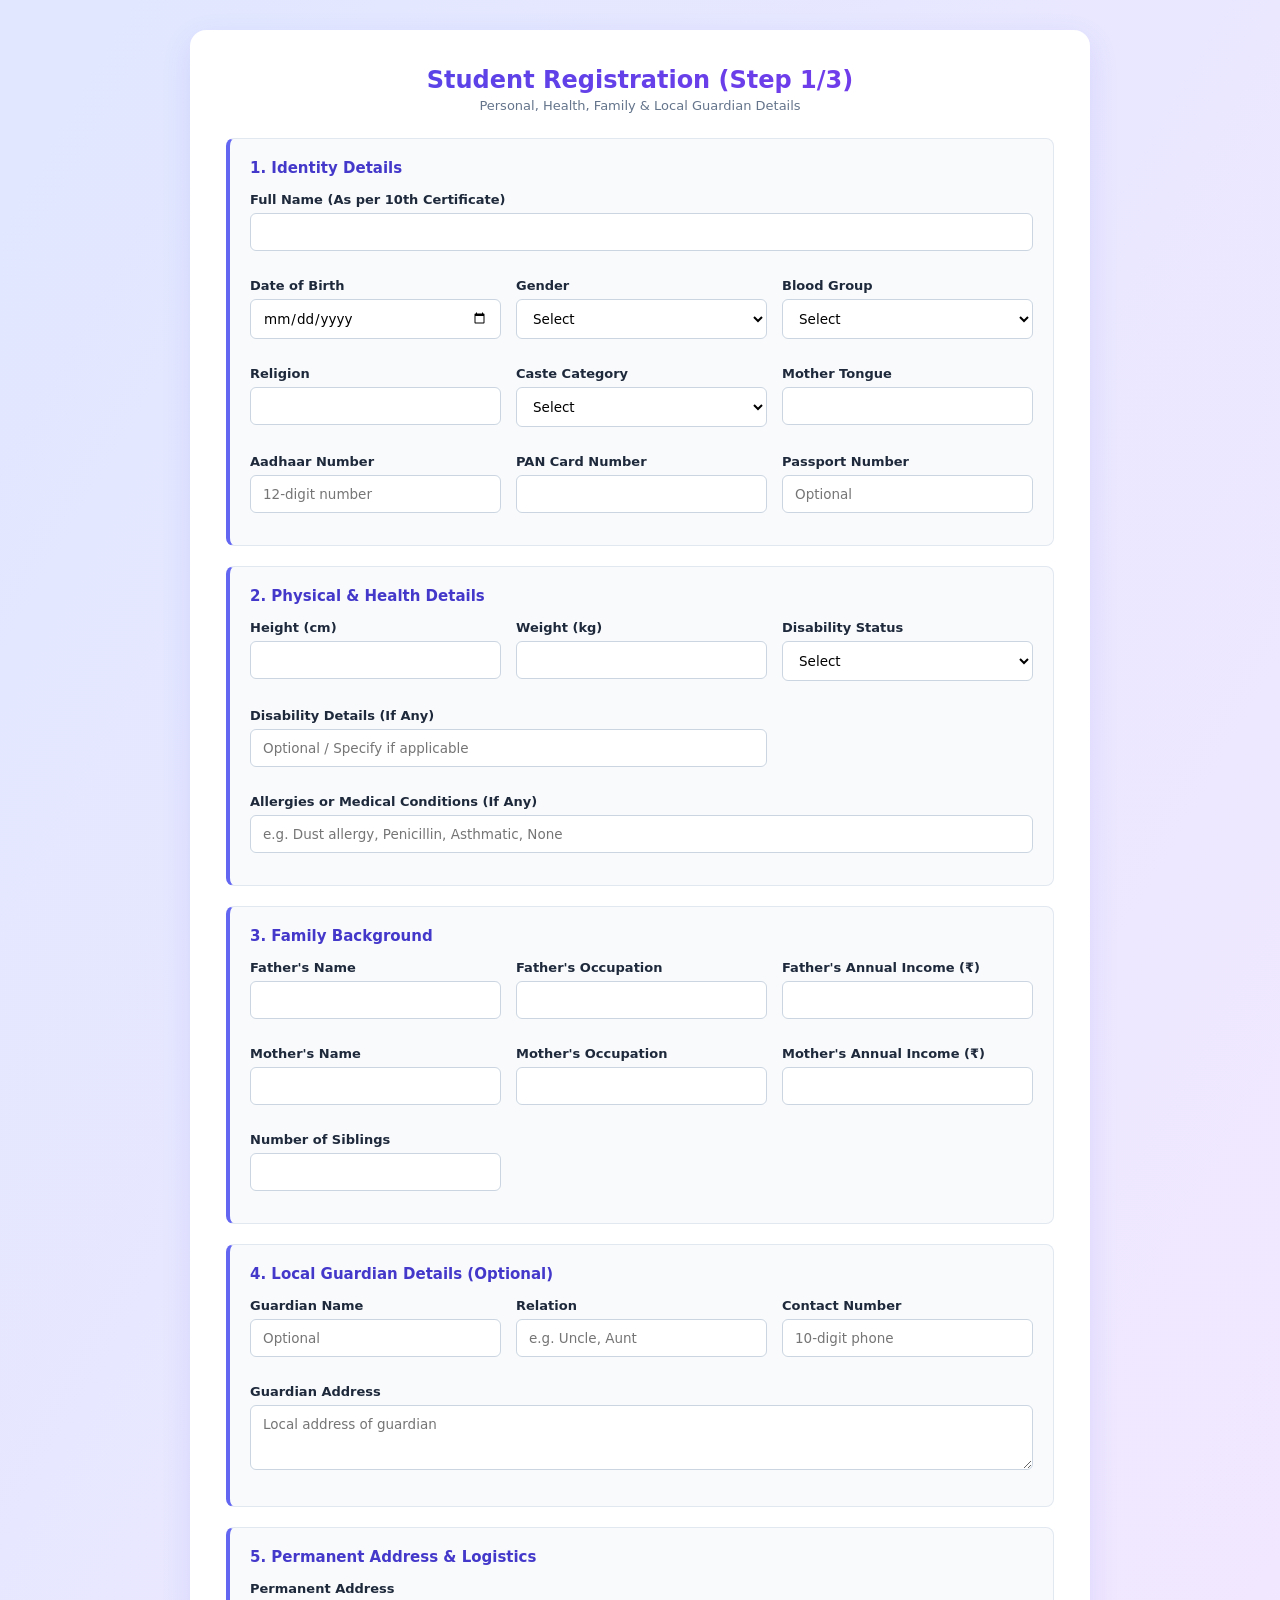
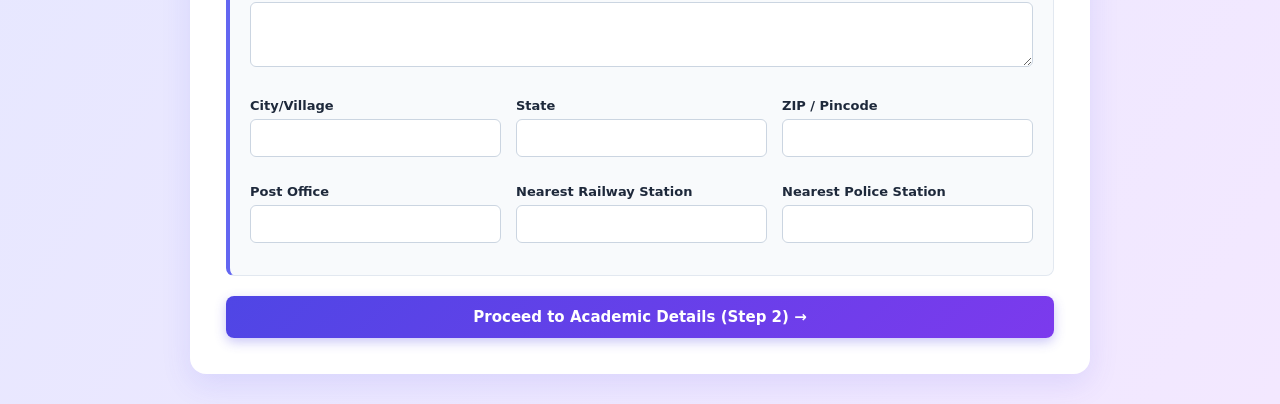
==== commit 1c861252: "Update register_1.html" ====
--- a/register_1.html
+++ b/register_1.html
@@ -21,7 +21,7 @@
                 <div class="form-grid">
                     <div class="form-group full-width">
                         <label for="name">Full Name (As per 10th Certificate)</label>
-                        <input type="text" id="name" placeholder="John Doe" required>
+                        <input type="text" id="name" placeholder="" required>
                     </div>
                     <div class="form-group">
                         <label for="dob">Date of Birth</label>
@@ -70,7 +70,7 @@
                     </div>
                     <div class="form-group">
                         <label for="pan">PAN Card Number</label>
-                        <input type="text" id="pan" placeholder="ABCDE1234F" required>
+                        <input type="text" id="pan" placeholder="" required>
                     </div>
                     <div class="form-group">
                         <label for="passport">Passport Number</label>
--- a/style.css
+++ b/style.css
@@ -1,1359 +1,259 @@
-/* Import Google Font */
-@import url("https://fonts.googleapis.com/css2?family=Poppins:wght@400;500;600;700&display=swap");
-
-/* Remove default spacing */
+:root {
+    --primary-gradient: linear-gradient(135deg, #4f46e5 0%, #7c3aed 100%);
+    --accent-gradient: linear-gradient(135deg, #ec4899 0%, #f43f5e 100%);
+    --bg-gradient: linear-gradient(120deg, #e0e7ff 0%, #f3e8ff 100%);
+    --card-bg: #ffffff;
+    --text-primary: #1e293b;
+    --text-secondary: #64748b;
+    --border-color: #cbd5e1;
+    --focus-ring: #818cf8;
+    --success-color: #10b981;
+    --danger-color: #ef4444;
+}
+
 * {
+    box-sizing: border-box;
     margin: 0;
     padding: 0;
-    box-sizing: border-box;
-}
-
-/* Main page background */
+    font-family: 'Inter', system-ui, -apple-system, sans-serif;
+}
+
 body {
-    min-height: 100vh;
-    font-family: "Poppins", sans-serif;
-    background: linear-gradient(
-        135deg,
-        #4f46e5,
-        #7c3aed,
-        #db2777
-    );
+    background: var(--bg-gradient);
     display: flex;
     justify-content: center;
     align-items: center;
+    min-height: 100vh;
     padding: 30px 15px;
-    position: relative;
-    overflow-x: hidden;
-}
-
-/* Decorative background shapes */
-.background-shape {
-    position: fixed;
+    color: var(--text-primary);
+}
+
+.container {
+    background-color: var(--card-bg);
+    padding: 35px;
+    border-radius: 16px;
+    box-shadow: 0 10px 30px rgba(79, 70, 229, 0.12);
+    width: 900px;
+    max-width: 100%;
+    border: 1px solid rgba(255, 255, 255, 0.8);
+}
+
+.login-container, .step3-container {
+    width: 520px;
+}
+
+.portal-header {
+    text-align: center;
+    margin-bottom: 25px;
+}
+
+.portal-header h2 {
+    font-size: 24px;
+    background: var(--primary-gradient);
+    -webkit-background-clip: text;
+    -webkit-text-fill-color: transparent;
+    font-weight: 700;
+}
+
+.portal-header p {
+    font-size: 13px;
+    color: var(--text-secondary);
+    margin-top: 4px;
+}
+
+.section-card {
+    background: #f8fafc;
+    border: 1px solid #e2e8f0;
+    border-left: 4px solid #6366f1;
+    border-radius: 8px;
+    padding: 20px;
+    margin-bottom: 20px;
+}
+
+.section-title {
+    font-size: 15px;
+    color: #4338ca;
+    margin-bottom: 15px;
+    font-weight: 600;
+}
+
+.form-grid {
+    display: grid;
+    grid-template-columns: repeat(3, 1fr);
+    gap: 15px;
+}
+
+.form-group {
+    margin-bottom: 12px;
+}
+
+.full-width { grid-column: 1 / -1; }
+.half-width { grid-column: span 2; }
+
+label {
+    display: block;
+    margin-bottom: 6px;
+    color: var(--text-primary);
+    font-size: 13px;
+    font-weight: 600;
+}
+
+input[type="text"],
+input[type="email"],
+input[type="password"],
+input[type="date"],
+input[type="number"],
+select,
+textarea {
+    width: 100%;
+    padding: 10px 12px;
+    border: 1px solid var(--border-color);
+    border-radius: 6px;
+    font-size: 13.5px;
+    background-color: #fff;
+    transition: all 0.2s ease;
+}
+
+textarea {
+    resize: vertical;
+    height: 65px;
+}
+
+input:focus, select:focus, textarea:focus {
+    border-color: #6366f1;
+    outline: none;
+    box-shadow: 0 0 0 3px rgba(99, 102, 241, 0.2);
+}
+
+input:disabled {
+    background-color: #f1f5f9;
+    cursor: not-allowed;
+}
+
+.verification-card {
+    background: #f0fdf4;
+    border: 1px solid #bbf7d0;
+    padding: 15px;
+    border-radius: 8px;
+}
+
+.btn {
+    width: 100%;
+    padding: 12px;
+    border: none;
+    border-radius: 8px;
+    font-size: 15px;
+    font-weight: 600;
+    cursor: pointer;
+    transition: transform 0.1s ease, box-shadow 0.2s ease;
+}
+
+.btn:active {
+    transform: scale(0.98);
+}
+
+.btn-primary {
+    background: var(--primary-gradient);
+    color: white;
+    box-shadow: 0 4px 12px rgba(79, 70, 229, 0.3);
+}
+
+.btn-accent {
+    background: var(--accent-gradient);
+    color: white;
+    box-shadow: 0 4px 12px rgba(236, 72, 153, 0.3);
+}
+
+.btn-secondary {
+    background-color: #64748b;
+    color: white;
+}
+
+.btn-verify {
+    background-color: var(--success-color);
+    color: white;
+    margin-top: 8px;
+    padding: 8px;
+    font-size: 12px;
+    border-radius: 6px;
+}
+
+.btn-group {
+    display: grid;
+    grid-template-columns: 1fr 2fr;
+    gap: 15px;
+    margin-top: 10px;
+}
+
+.link {
+    display: block;
+    text-align: center;
+    margin-top: 18px;
+    font-size: 14px;
+    color: #4f46e5;
+    text-decoration: none;
+    font-weight: 500;
+}
+
+.link:hover { text-decoration: underline; }
+
+.captcha-block {
+    background: #fff7ed;
+    border: 1px solid #ffedd5;
+    padding: 15px;
+    border-radius: 8px;
+}
+
+.captcha-container {
+    display: flex;
+    align-items: center;
+    gap: 12px;
+    margin-bottom: 10px;
+}
+
+#captcha-canvas {
+    border: 1px solid var(--border-color);
+    border-radius: 6px;
+    background-color: #fff;
+    cursor: pointer;
+}
+
+.refresh-btn {
+    background: #e0e7ff;
+    border: none;
+    color: #4338ca;
+    cursor: pointer;
+    font-size: 20px;
+    width: 38px;
+    height: 38px;
     border-radius: 50%;
-    filter: blur(2px);
-    opacity: 0.35;
-    animation: floating 7s ease-in-out infinite;
-}
-
-.shape-one {
-    width: 220px;
-    height: 220px;
-    background: #38bdf8;
-    top: -70px;
-    left: -60px;
-}
-
-.shape-two {
-    width: 280px;
-    height: 280px;
-    background: #facc15;
-    right: -100px;
-    bottom: -100px;
-    animation-delay: 1.5s;
-}
-
-.shape-three {
-    width: 130px;
-    height: 130px;
-    background: #fb7185;
-    right: 10%;
-    top: 10%;
-    animation-delay: 3s;
-}
-
-/* Floating shape animation */
-@keyframes floating {
-    0%,
-    100% {
-        transform: translateY(0) rotate(0deg);
-    }
-
-    50% {
-        transform: translateY(-25px) rotate(10deg);
-    }
-}
-
-/* Login card */
-.login-container {
-    width: 100%;
-    max-width: 480px;
-    padding: 38px;
-    border-radius: 25px;
-
-    background: rgba(255, 255, 255, 0.96);
-
-    box-shadow:
-        0 25px 55px rgba(15, 23, 42, 0.35),
-        0 5px 15px rgba(15, 23, 42, 0.15);
-
-    position: relative;
-    z-index: 2;
-
-    animation: cardEntry 0.7s ease;
-}
-
-/* Card opening animation */
-@keyframes cardEntry {
-    from {
-        opacity: 0;
-        transform: translateY(35px) scale(0.96);
-    }
-
-    to {
-        opacity: 1;
-        transform: translateY(0) scale(1);
-    }
-}
-
-/* Graduation logo */
-.logo {
-    width: 78px;
-    height: 78px;
-    margin: 0 auto 16px;
-
     display: flex;
     align-items: center;
     justify-content: center;
-
-    border-radius: 50%;
-
-    background: linear-gradient(135deg, #4f46e5, #9333ea);
-
-    font-size: 38px;
-
-    box-shadow: 0 10px 25px rgba(79, 70, 229, 0.35);
-}
-
-/* Main heading */
-h1 {
-    color: #1e293b;
+}
+
+.error {
+    color: var(--danger-color);
+    font-size: 13px;
+    margin: 10px 0;
     text-align: center;
-    font-size: 27px;
-    margin-bottom: 7px;
-}
-
-/* Heading description */
-.subtitle {
-    text-align: center;
-    color: #64748b;
-    font-size: 14px;
-    margin-bottom: 28px;
-}
-
-/* Form spacing */
-.form-group {
-    margin-bottom: 20px;
-}
-
-/* Input labels */
-.form-group label {
-    display: block;
-    margin-bottom: 8px;
-    color: #334155;
-    font-size: 14px;
-    font-weight: 600;
-}
-
-/* Input wrapper */
-.input-container {
-    display: flex;
-    align-items: center;
-
-    border: 2px solid #e2e8f0;
-    border-radius: 12px;
-
-    background-color: #f8fafc;
-
-    transition: 0.3s ease;
-}
-
-/* Input focus design */
-.input-container:focus-within {
-    border-color: #6366f1;
-    background-color: #ffffff;
-
-    box-shadow: 0 0 0 4px rgba(99, 102, 241, 0.12);
-
-    transform: translateY(-1px);
-}
-
-/* Input icons */
-.input-icon {
-    padding-left: 14px;
-    font-size: 17px;
-    color: #6366f1;
-}
-
-/* Input fields */
-.input-container input {
-    width: 100%;
-    padding: 14px 12px;
-
-    border: none;
-    outline: none;
-
-    background: transparent;
-
-    color: #1e293b;
-    font-family: inherit;
-    font-size: 14px;
-}
-
-/* Input placeholder */
-.input-container input::placeholder {
-    color: #94a3b8;
-}
-
-/* Password visibility button */
-.password-toggle {
-    border: none;
-    background: transparent;
-    cursor: pointer;
-    padding: 10px 14px;
-    font-size: 17px;
-    transition: transform 0.2s;
-}
-
-.password-toggle:hover {
-    transform: scale(1.15);
-}
-
-/* Remember and forgot password area */
-.login-options {
-    display: flex;
-    align-items: center;
-    justify-content: space-between;
-
-    margin-top: -5px;
-    margin-bottom: 22px;
-
-    font-size: 13px;
-}
-
-/* Remember checkbox */
-.remember-option {
-    display: flex;
-    align-items: center;
-    gap: 7px;
-
-    color: #475569;
-    cursor: pointer;
-}
-
-.remember-option input {
-    width: 16px;
-    height: 16px;
-    accent-color: #6366f1;
-}
-
-/* Forgot password */
-.forgot-link {
-    color: #6366f1;
-    text-decoration: none;
-    font-weight: 600;
-}
-
-.forgot-link:hover {
-    color: #9333ea;
-    text-decoration: underline;
-}
-
-/* CAPTCHA section */
-.captcha-section {
-    padding: 18px;
-    border-radius: 15px;
-
-    background: linear-gradient(
-        135deg,
-        rgba(99, 102, 241, 0.08),
-        rgba(219, 39, 119, 0.08)
-    );
-
-    border: 1px solid rgba(99, 102, 241, 0.16);
-}
-
-/* CAPTCHA canvas and refresh button */
-.captcha-container {
-    display: flex;
-    align-items: center;
-    gap: 10px;
-    margin-bottom: 13px;
-}
-
-/* CAPTCHA canvas */
-#captcha-canvas {
-    width: 100%;
-    max-width: 190px;
-    height: 55px;
-
-    border: 2px dashed #8b5cf6;
-    border-radius: 10px;
-
-    background-color: #ffffff;
-
-    cursor: pointer;
-}
-
-/* Refresh CAPTCHA button */
-.refresh-btn {
-    width: 50px;
-    height: 50px;
-
-    border: none;
-    border-radius: 50%;
-
-    background: linear-gradient(135deg, #6366f1, #9333ea);
-
-    color: white;
-    font-size: 27px;
-
-    cursor: pointer;
-
-    box-shadow: 0 7px 15px rgba(99, 102, 241, 0.3);
-
-    transition: 0.3s ease;
-}
-
-.refresh-btn:hover {
-    transform: rotate(180deg) scale(1.05);
-    box-shadow: 0 10px 20px rgba(99, 102, 241, 0.4);
-}
-
-/* CAPTCHA input spacing */
-.captcha-input {
-    margin-top: 5px;
-}
-
-/* CAPTCHA information */
-.captcha-note {
-    display: block;
-    margin-top: 7px;
-    color: #64748b;
-    font-size: 11px;
-}
-
-/* Login button */
-.btn {
-    width: 100%;
-    padding: 15px 20px;
-
-    display: flex;
-    justify-content: center;
-    align-items: center;
-    gap: 10px;
-
-    border: none;
-    border-radius: 12px;
-
-    background: linear-gradient(
-        135deg,
-        #4f46e5,
-        #7c3aed,
-        #db2777
-    );
-
-    background-size: 200% auto;
-
-    color: white;
-
-    font-family: inherit;
-    font-size: 16px;
-    font-weight: 600;
-
-    cursor: pointer;
-
-    box-shadow: 0 10px 22px rgba(99, 102, 241, 0.35);
-
-    transition: 0.3s ease;
-}
-
-/* Login button hover effect */
-.btn:hover {
-    background-position: right center;
-    transform: translateY(-2px);
-
-    box-shadow: 0 14px 28px rgba(99, 102, 241, 0.45);
-}
-
-.btn:active {
-    transform: translateY(0);
-}
-
-/* Button arrow */
-.arrow {
-    font-size: 22px;
-    transition: transform 0.3s ease;
-}
-
-.btn:hover .arrow {
-    transform: translateX(5px);
-}
-
-/* Message design */
-.message {
+    font-weight: 600;
     display: none;
-    padding: 11px 13px;
-    margin-bottom: 15px;
-
-    border-radius: 9px;
-
-    text-align: center;
-    font-size: 13px;
-    font-weight: 500;
-}
-
-/* Error message */
-.error-message {
-    color: #b91c1c;
-    background-color: #fee2e2;
-    border: 1px solid #fecaca;
-}
-
-/* Success message */
-.success-message {
-    color: #166534;
-    background-color: #dcfce7;
-    border: 1px solid #bbf7d0;
-}
-
-/* OR divider */
-.divider {
-    display: flex;
-    align-items: center;
-    gap: 12px;
-
-    margin: 23px 0 17px;
-
-    color: #94a3b8;
+}
+
+.success-text {
+    color: var(--success-color);
     font-size: 12px;
-}
-
-/* Divider lines */
-.divider::before,
-.divider::after {
-    content: "";
-    flex: 1;
-    height: 1px;
-    background-color: #e2e8f0;
-}
-
-/* Registration link */
-.register-link {
-    display: block;
-    width: 100%;
-
-    padding: 13px;
-
-    border: 2px solid #7c3aed;
-    border-radius: 12px;
-
-    color: #7c3aed;
-    background-color: #ffffff;
-
-    text-align: center;
-    text-decoration: none;
-    font-size: 14px;
-    font-weight: 600;
-
-    transition: 0.3s ease;
-}
-
-.register-link:hover {
-    color: white;
-    background: linear-gradient(135deg, #6366f1, #9333ea);
-
-    transform: translateY(-2px);
-
-    box-shadow: 0 8px 18px rgba(124, 58, 237, 0.3);
-}
-
-/* Footer text */
-.footer-text {
-    text-align: center;
-    margin-top: 24px;
-
-    color: #64748b;
-    font-size: 11px;
-}
-
-/* Mobile responsive design */
-@media screen and (max-width: 520px) {
-
-    body {
-        padding: 20px 12px;
-    }
-
-    .login-container {
-        padding: 28px 20px;
-        border-radius: 20px;
-    }
-
-    h1 {
-        font-size: 23px;
-    }
-
-    .logo {
-        width: 68px;
-        height: 68px;
-        font-size: 33px;
-    }
-
-    .login-options {
-        align-items: flex-start;
-        gap: 10px;
-        flex-direction: column;
-    }
-
-    .captcha-container {
-        align-items: stretch;
-    }
-
-    #captcha-canvas {
-        max-width: none;
-    }
-
-    .refresh-btn {
-        flex-shrink: 0;
-    }
-}
-@import url(
-    "https://fonts.googleapis.com/css2?family=Poppins:wght@400;500;600;700&display=swap"
-);
-
-/* General reset */
-
-* {
-    margin: 0;
-    padding: 0;
-    box-sizing: border-box;
-}
-
-html {
-    scroll-behavior: smooth;
-}
-
-body {
-    min-height: 100vh;
-    padding: 35px 18px;
-
-    font-family: "Poppins", sans-serif;
-
-    color: #1e293b;
-
-    background:
-        linear-gradient(
-            135deg,
-            #312e81 0%,
-            #7c3aed 45%,
-            #db2777 100%
-        );
-
-    position: relative;
-    overflow-x: hidden;
-}
-
-/* Background decoration */
-
-.background-circle {
-    position: fixed;
-    border-radius: 50%;
-    opacity: 0.25;
-    filter: blur(3px);
-    pointer-events: none;
-
-    animation: floatCircle 8s ease-in-out infinite;
-}
-
-.circle-one {
-    width: 280px;
-    height: 280px;
-
-    top: -90px;
-    left: -80px;
-
-    background: #38bdf8;
-}
-
-.circle-two {
-    width: 350px;
-    height: 350px;
-
-    right: -130px;
-    bottom: -130px;
-
-    background: #facc15;
-
-    animation-delay: 2s;
-}
-
-.circle-three {
-    width: 150px;
-    height: 150px;
-
-    top: 35%;
-    right: 5%;
-
-    background: #fb7185;
-
-    animation-delay: 4s;
-}
-
-@keyframes floatCircle {
-
-    0%,
-    100% {
-        transform: translateY(0) rotate(0deg);
-    }
-
-    50% {
-        transform: translateY(-30px) rotate(12deg);
-    }
-}
-
-/* Main wrapper */
-
-.registration-wrapper {
-    width: 100%;
-    max-width: 1120px;
-    margin: auto;
-
-    position: relative;
-    z-index: 2;
-}
-
-/* Main registration card */
-
-.container {
-    padding: 38px;
-
-    background: rgba(255, 255, 255, 0.97);
-
-    border: 1px solid rgba(255, 255, 255, 0.5);
-    border-radius: 28px;
-
-    box-shadow:
-        0 30px 70px rgba(15, 23, 42, 0.35),
-        0 8px 25px rgba(15, 23, 42, 0.15);
-
-    animation: cardEntry 0.7s ease;
-}
-
-@keyframes cardEntry {
-
-    from {
-        opacity: 0;
-        transform: translateY(30px);
-    }
-
-    to {
-        opacity: 1;
-        transform: translateY(0);
-    }
-}
-
-/* Header */
-
-.page-header {
-    display: flex;
-    align-items: center;
-    gap: 20px;
-
-    margin-bottom: 30px;
-    padding: 25px;
-
-    color: white;
-
-    background:
-        linear-gradient(
-            135deg,
-            #4338ca,
-            #7c3aed,
-            #c026d3
-        );
-
-    border-radius: 22px;
-
-    box-shadow: 0 15px 30px rgba(99, 102, 241, 0.28);
-}
-
-.college-logo {
-    width: 85px;
-    height: 85px;
-
-    flex-shrink: 0;
-
-    display: flex;
-    align-items: center;
-    justify-content: center;
-
-    font-size: 43px;
-
-    background: rgba(255, 255, 255, 0.17);
-
-    border: 2px solid rgba(255, 255, 255, 0.3);
-    border-radius: 50%;
-
-    backdrop-filter: blur(5px);
-}
-
-.portal-name {
-    margin-bottom: 4px;
-
-    font-size: 13px;
-    font-weight: 600;
-
-    letter-spacing: 1.3px;
-    text-transform: uppercase;
-
-    opacity: 0.85;
-}
-
-.page-header h1 {
-    margin-bottom: 5px;
-    font-size: 30px;
-}
-
-.header-description {
-    font-size: 14px;
-    opacity: 0.9;
-}
-
-/* Progress section */
-
-.progress-section {
-    margin-bottom: 30px;
-    padding: 22px;
-
-    background: #f8fafc;
-
-    border: 1px solid #e2e8f0;
-    border-radius: 18px;
-}
-
-.progress-information {
-    display: flex;
-    justify-content: space-between;
-    align-items: center;
-
-    margin-bottom: 10px;
-
-    font-size: 13px;
-    color: #64748b;
-}
-
-.progress-information strong {
-    color: #6366f1;
-}
-
-.progress-bar {
-    width: 100%;
-    height: 10px;
-
-    margin-bottom: 20px;
-
-    background: #e2e8f0;
-
-    border-radius: 20px;
-    overflow: hidden;
-}
-
-.progress-value {
-    width: 33.33%;
-    height: 100%;
-
-    background:
-        linear-gradient(
-            90deg,
-            #4f46e5,
-            #8b5cf6,
-            #ec4899
-        );
-
-    border-radius: 20px;
-
-    animation: progressAnimation 1s ease;
-}
-
-@keyframes progressAnimation {
-
-    from {
-        width: 0;
-    }
-
-    to {
-        width: 33.33%;
-    }
-}
-
-.steps {
-    display: flex;
-    justify-content: space-between;
-    gap: 10px;
-}
-
-.step {
-    flex: 1;
-
-    display: flex;
-    align-items: center;
-    gap: 9px;
-
-    color: #94a3b8;
-}
-
-.step span {
-    width: 32px;
-    height: 32px;
-
-    flex-shrink: 0;
-
-    display: flex;
-    align-items: center;
-    justify-content: center;
-
-    color: #64748b;
-    background: #e2e8f0;
-
-    border-radius: 50%;
-
-    font-size: 13px;
-    font-weight: 700;
-}
-
-.step p {
-    font-size: 12px;
-    font-weight: 600;
-}
-
-.step.active {
-    color: #4f46e5;
-}
-
-.step.active span {
-    color: white;
-
-    background:
-        linear-gradient(
-            135deg,
-            #4f46e5,
-            #9333ea
-        );
-
-    box-shadow: 0 5px 12px rgba(99, 102, 241, 0.3);
-}
-
-/* Form sections */
-
-.form-section {
-    margin-bottom: 28px;
-    padding: 27px;
-
-    border: 1px solid #e2e8f0;
-    border-radius: 20px;
-
-    position: relative;
-    overflow: hidden;
-
-    transition:
-        transform 0.3s ease,
-        box-shadow 0.3s ease;
-}
-
-.form-section:hover {
-    transform: translateY(-2px);
-    box-shadow: 0 13px 27px rgba(15, 23, 42, 0.08);
-}
-
-.identity-section {
-    background:
-        linear-gradient(
-            135deg,
-            rgba(219, 234, 254, 0.65),
-            rgba(238, 242, 255, 0.65)
-        );
-
-    border-left: 6px solid #3b82f6;
-}
-
-.physical-section {
-    background:
-        linear-gradient(
-            135deg,
-            rgba(220, 252, 231, 0.65),
-            rgba(236, 253, 245, 0.65)
-        );
-
-    border-left: 6px solid #10b981;
-}
-
-.family-section {
-    background:
-        linear-gradient(
-            135deg,
-            rgba(254, 243, 199, 0.65),
-            rgba(255, 247, 237, 0.65)
-        );
-
-    border-left: 6px solid #f59e0b;
-}
-
-.address-section {
-    background:
-        linear-gradient(
-            135deg,
-            rgba(250, 232, 255, 0.65),
-            rgba(253, 242, 248, 0.65)
-        );
-
-    border-left: 6px solid #c026d3;
-}
-
-/* Section heading */
-
-.section-heading {
-    display: flex;
-    align-items: center;
-    gap: 14px;
-
-    margin-bottom: 24px;
-    padding-bottom: 16px;
-
-    border-bottom: 1px solid rgba(148, 163, 184, 0.3);
-}
-
-.section-icon {
-    width: 52px;
-    height: 52px;
-
-    flex-shrink: 0;
-
-    display: flex;
-    align-items: center;
-    justify-content: center;
-
-    background: white;
-
-    border-radius: 15px;
-
-    font-size: 27px;
-
-    box-shadow: 0 7px 17px rgba(15, 23, 42, 0.1);
-}
-
-.section-number {
-    display: block;
-    margin-bottom: 2px;
-
-    color: #6366f1;
-
-    font-size: 11px;
-    font-weight: 700;
-
-    text-transform: uppercase;
-    letter-spacing: 1px;
-}
-
-.section-heading h2 {
-    margin-bottom: 2px;
-
-    color: #1e293b;
-    font-size: 20px;
-}
-
-.section-heading p {
-    color: #64748b;
-    font-size: 12px;
-}
-
-/* Form grid */
-
-.form-grid {
-    display: grid;
-    grid-template-columns: repeat(2, minmax(0, 1fr));
-    gap: 20px;
-}
-
-.form-group {
-    min-width: 0;
-}
-
-.form-group.full-width {
-    grid-column: 1 / -1;
-}
-
-.form-group label {
-    display: block;
-
-    margin-bottom: 8px;
-
-    color: #334155;
-
-    font-size: 13px;
-    font-weight: 600;
-}
-
-.required {
-    color: #dc2626;
-}
-
-.optional {
-    color: #94a3b8;
-    font-size: 11px;
-    font-weight: 400;
-}
-
-/* Input elements */
-
-.form-group input,
-.form-group select,
-.form-group textarea {
-    width: 100%;
-
-    padding: 13px 14px;
-
-    color: #1e293b;
-    background: rgba(255, 255, 255, 0.95);
-
-    border: 2px solid #e2e8f0;
-    border-radius: 11px;
-    outline: none;
-
-    font-family: inherit;
-    font-size: 13px;
-
-    transition:
-        border-color 0.25s ease,
-        box-shadow 0.25s ease,
-        transform 0.25s ease;
-}
-
-.form-group textarea {
-    min-height: 105px;
-    resize: vertical;
-}
-
-.form-group input::placeholder,
-.form-group textarea::placeholder {
-    color: #94a3b8;
-}
-
-.form-group input:focus,
-.form-group select:focus,
-.form-group textarea:focus {
+    display: none;
+    margin-top: 6px;
+    font-weight: 600;
+}
+
+.otp-section {
+    display: none;
+    margin-top: 10px;
+    padding: 12px;
+    border: 1px dashed #a7f3d0;
+    border-radius: 6px;
     background: #ffffff;
-
-    border-color: #6366f1;
-
-    box-shadow: 0 0 0 4px rgba(99, 102, 241, 0.12);
-
-    transform: translateY(-1px);
-}
-
-.form-group input:valid:not(:placeholder-shown),
-.form-group textarea:valid:not(:placeholder-shown) {
-    border-color: #22c55e;
-}
-
-.form-group small {
-    display: block;
-
-    margin-top: 6px;
-
-    color: #64748b;
-    font-size: 10px;
-}
-
-/* Input with unit */
-
-.input-with-unit {
-    display: flex;
-    align-items: stretch;
-}
-
-.input-with-unit input {
-    border-radius: 11px 0 0 11px;
-}
-
-.input-with-unit span {
-    min-width: 55px;
-
-    display: flex;
-    align-items: center;
-    justify-content: center;
-
-    color: white;
-
-    background:
-        linear-gradient(
-            135deg,
-            #6366f1,
-            #9333ea
-        );
-
-    border-radius: 0 11px 11px 0;
-
-    font-size: 12px;
-    font-weight: 600;
-}
-
-/* Declaration */
-
-.declaration-box {
-    margin: 8px 0 20px;
-    padding: 17px 20px;
-
-    color: #334155;
-
-    background:
-        linear-gradient(
-            135deg,
-            #eef2ff,
-            #faf5ff
-        );
-
-    border: 1px solid #c7d2fe;
-    border-radius: 14px;
-}
-
-.checkbox-label {
-    display: flex;
-    align-items: flex-start;
-    gap: 11px;
-
-    cursor: pointer;
-
-    font-size: 13px;
-    line-height: 1.6;
-}
-
-.checkbox-label input {
-    width: 18px;
-    height: 18px;
-
-    margin-top: 1px;
-
-    flex-shrink: 0;
-
-    accent-color: #6366f1;
-}
-
-/* Form messages */
-
-.form-message {
-    display: none;
-
-    margin-bottom: 18px;
-    padding: 13px 16px;
-
-    border-radius: 11px;
-
-    text-align: center;
-    font-size: 13px;
-    font-weight: 600;
-}
-
-.form-message.success {
-    display: block;
-
-    color: #166534;
-    background: #dcfce7;
-
-    border: 1px solid #86efac;
-}
-
-.form-message.error {
-    display: block;
-
-    color: #b91c1c;
-    background: #fee2e2;
-
-    border: 1px solid #fca5a5;
-}
-
-/* Buttons */
-
-.button-area {
-    display: flex;
-    justify-content: flex-end;
-    gap: 14px;
-}
-
-.btn {
-    min-width: 170px;
-    padding: 14px 22px;
-
-    border: none;
-    border-radius: 12px;
-
-    font-family: inherit;
-    font-size: 14px;
-    font-weight: 600;
-
-    cursor: pointer;
-
-    transition:
-        transform 0.3s ease,
-        box-shadow 0.3s ease;
-}
-
-.reset-btn {
-    color: #475569;
-    background: #f1f5f9;
-
-    border: 1px solid #cbd5e1;
-}
-
-.reset-btn:hover {
-    color: #dc2626;
-    background: #fee2e2;
-
-    transform: translateY(-2px);
-}
-
-.next-btn {
-    display: flex;
-    justify-content: center;
-    align-items: center;
-    gap: 9px;
-
-    color: white;
-
-    background:
-        linear-gradient(
-            135deg,
-            #4f46e5,
-            #7c3aed,
-            #db2777
-        );
-
-    background-size: 200% auto;
-
-    box-shadow: 0 10px 20px rgba(99, 102, 241, 0.32);
-}
-
-.next-btn span {
-    font-size: 20px;
-    transition: transform 0.3s ease;
-}
-
-.next-btn:hover {
-    background-position: right center;
-
-    transform: translateY(-2px);
-
-    box-shadow: 0 14px 27px rgba(99, 102, 241, 0.4);
-}
-
-.next-btn:hover span {
-    transform: translateX(5px);
-}
-
-/* Footer */
-
-.form-footer {
-    margin-top: 28px;
-    padding-top: 20px;
-
-    color: #64748b;
-
-    border-top: 1px solid #e2e8f0;
-
-    text-align: center;
-    font-size: 11px;
-}
-
-/* Tablet */
-
-@media screen and (max-width: 800px) {
-
-    body {
-        padding: 20px 12px;
-    }
-
-    .container {
-        padding: 25px;
-        border-radius: 22px;
-    }
-
-    .page-header h1 {
-        font-size: 24px;
-    }
-
-    .form-grid {
-        grid-template-columns: 1fr;
-    }
-
-    .form-group.full-width {
-        grid-column: auto;
-    }
-}
-
-/* Mobile */
-
-@media screen and (max-width: 560px) {
-
-    .container {
-        padding: 16px;
-    }
-
-    .page-header {
-        flex-direction: column;
-
-        padding: 22px 16px;
-
-        text-align: center;
-    }
-
-    .college-logo {
-        width: 70px;
-        height: 70px;
-
-        font-size: 35px;
-    }
-
-    .page-header h1 {
-        font-size: 21px;
-    }
-
-    .steps {
-        align-items: flex-start;
-    }
-
-    .step {
-        flex-direction: column;
-        gap: 5px;
-
-        text-align: center;
-    }
-
-    .step p {
-        font-size: 9px;
-    }
-
-    .form-section {
-        padding: 19px 15px;
-    }
-
-    .section-heading {
-        align-items: flex-start;
-    }
-
-    .section-icon {
-        width: 45px;
-        height: 45px;
-
-        font-size: 22px;
-    }
-
-    .section-heading h2 {
-        font-size: 17px;
-    }
-
-    .button-area {
-        flex-direction: column-reverse;
-    }
-
-    .btn {
-        width: 100%;
-    }
-}
+}
